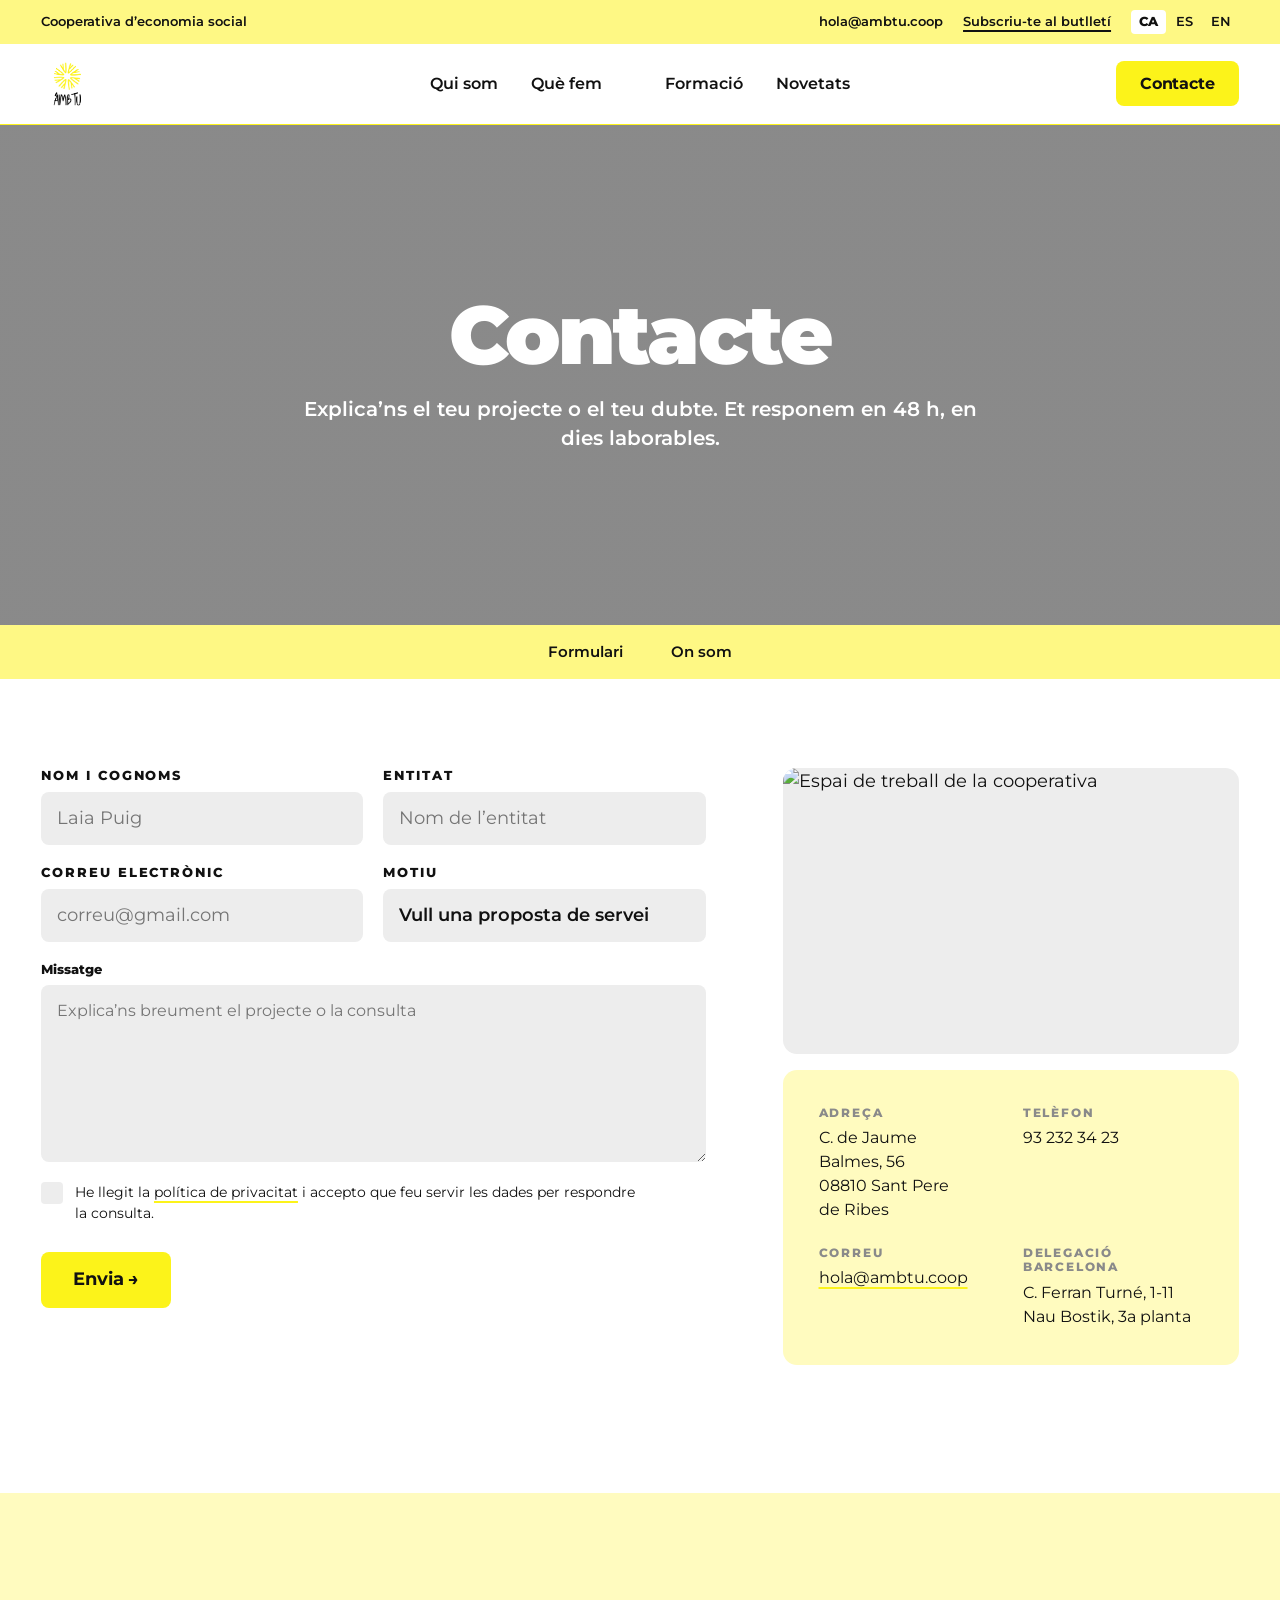
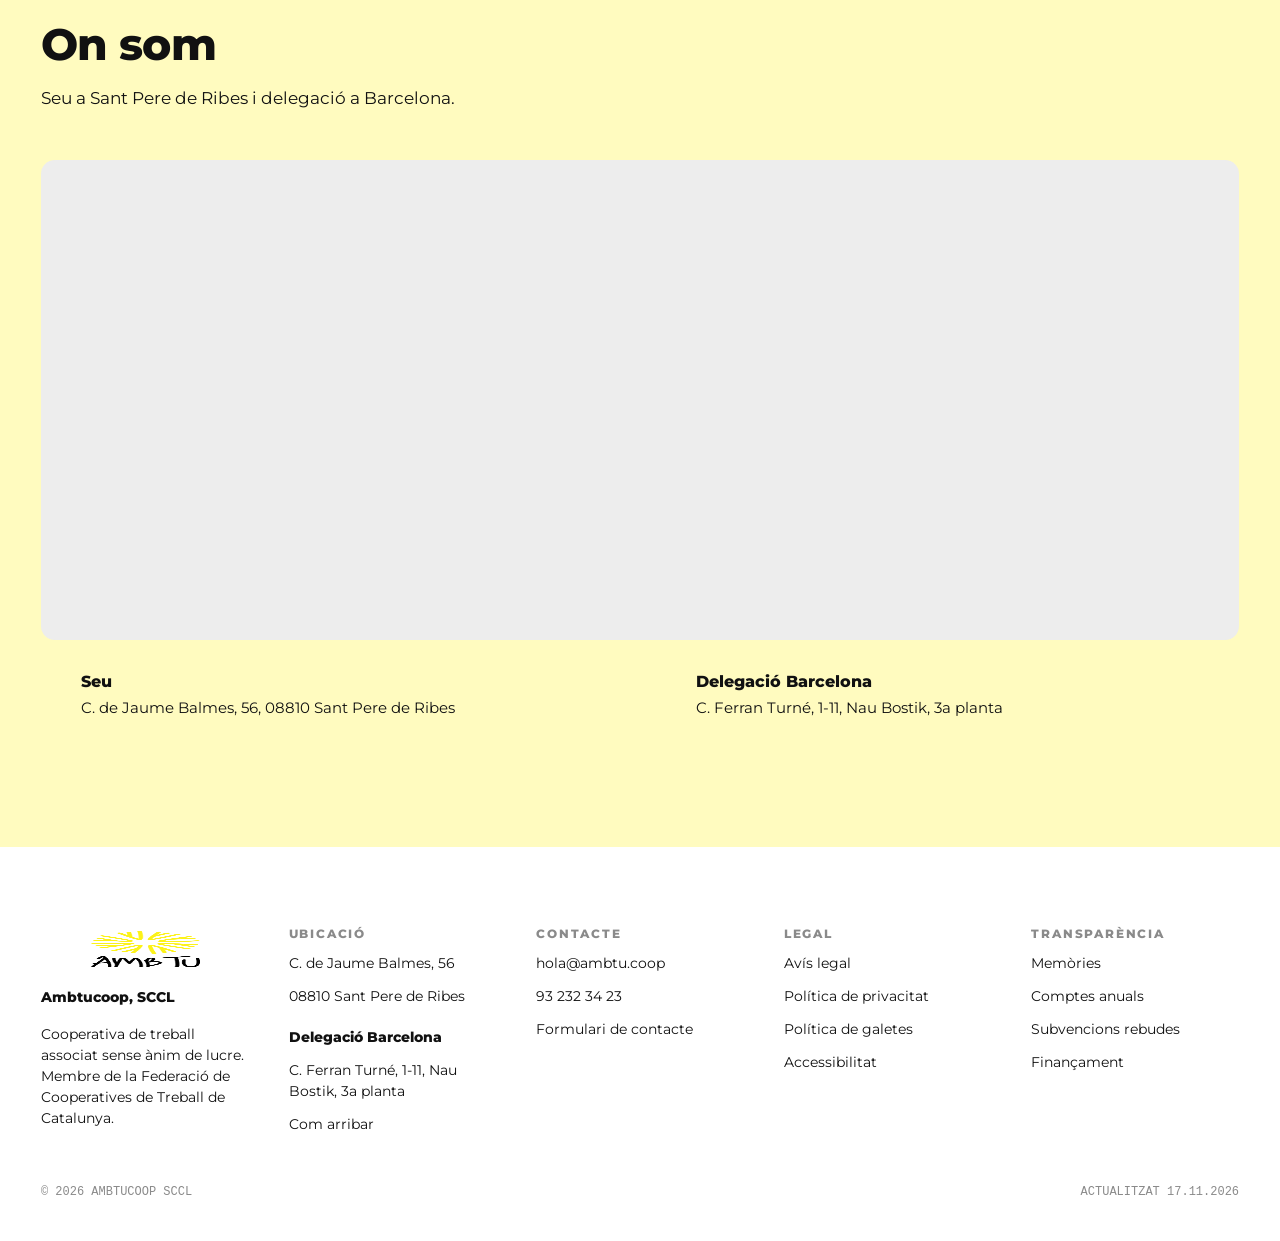
==== contacte.html @ 21285c6c "Add files via upload" ====
<!DOCTYPE html>
<html lang="ca">
<head>
<meta charset="utf-8">
<meta name="viewport" content="width=device-width, initial-scale=1">
<title>Contacte · AmbTu</title>
<link rel="icon" href="assets/logo-original.png">
<link rel="stylesheet" href="css/ambtu.css">
<style>
.scp0:hover { background: rgb(255, 251, 191) !important; }
.scp1:focus { outline: rgb(17, 17, 17) solid 2px !important; outline-offset: 3px !important; }
.scp2:hover { background: rgb(254, 248, 132) !important; }
</style>
</head>
<body>
<div id="site"><div><div style="min-height: 100vh; background: var(--white);">

  <div style="background: var(--yellow-mid);">
    <div style="max-width: 1440px; margin: 0px auto; box-sizing: border-box; padding: 10px clamp(16px, 3.2vw, 48px); display: flex; justify-content: space-between; align-items: center; gap: 12px 24px; flex-wrap: wrap; font: 600 13px/1.2 var(--font-core);">
      <span style="white-space: nowrap;">Cooperativa d’economia social</span>
      <div style="display: flex; gap: 20px; flex-wrap: wrap; align-items: center;">
        <a href="mailto:hola@ambtu.coop" style="text-decoration-color: transparent;">hola@ambtu.coop</a>
        <a href="index.html#butlleti" style="text-decoration-color: rgb(17, 17, 17); white-space: nowrap;">Subscriu-te al butlletí</a>
        <div role="group" aria-label="Idioma" style="display: flex; gap: 2px; align-items: center;">
          <a href="#" aria-current="true" style="text-decoration: none; padding: 4px 8px; border-radius: 4px; background: var(--white); font-weight: 800;">CA</a>
          <a href="#" lang="es" class="scp0" style="text-decoration: none; padding: 4px 8px; border-radius: 4px; background: transparent;">ES</a>
          <a href="#" lang="en" class="scp0" style="text-decoration: none; padding: 4px 8px; border-radius: 4px; background: transparent;">EN</a>
        </div>
      </div>
    </div>
  </div>
  <header style="position: sticky; top: 0px; z-index: 20; background: var(--white); border-bottom: 0.5px solid var(--yellow-signal);">
    <div style="max-width: 1440px; margin: 0px auto; box-sizing: border-box; padding: 14px clamp(16px, 3.2vw, 48px); display: flex; align-items: center; gap: 24px;">
      <div style="flex: 1 1 0px; display: flex;">
        <a href="index.html" aria-label="AmbTu, inici" style="display: flex; text-decoration: none; background: none;">
          <div style="display: contents;"><img src="assets/logo-original.png" alt="AmbTu" style="height: 52px; width: auto; display: block;"></div>
        </a>
      </div>
      
      <nav aria-label="Principal" style="flex: 0 0 auto; display: flex; align-items: center; gap: clamp(18px, 2.6vw, 36px); white-space: nowrap; font: 600 16px/1.2 var(--font-core);">
        <a href="qui-som.html" style="text-decoration-color: transparent;">Qui som</a>
        <div style="position: relative; display: flex; align-items: center; gap: 2px;">
          <a href="que-fem.html" style="text-decoration-color: transparent;">Què fem</a>
          <button type="button" aria-expanded="false" aria-haspopup="true" aria-label="Obre el submenú de Què fem" class="scp0 scp1" style="color-scheme: unset; forced-color-adjust: unset; math-depth: unset; position: unset; position-anchor: unset; text-size-adjust: unset; appearance: unset; color: unset; font: unset; font-palette: unset; font-synthesis: unset; position-area: unset; text-orientation: unset; text-rendering: unset; text-spacing-trim: unset; -webkit-font-smoothing: unset; -webkit-locale: unset; -webkit-text-orientation: unset; -webkit-writing-mode: unset; writing-mode: unset; zoom: unset; accent-color: unset; align-content: unset; place-self: unset; alignment-baseline: unset; anchor-name: unset; anchor-scope: unset; animation-composition: unset; animation: unset; animation-trigger: unset; app-region: unset; aspect-ratio: unset; backdrop-filter: unset; backface-visibility: unset; background: unset; background-blend-mode: unset; baseline-shift: unset; baseline-source: unset; block-size: unset; border-block: unset; border: unset; border-collapse: unset; border-end-end-radius: unset; border-end-start-radius: unset; border-inline: unset; border-shape: unset; border-start-end-radius: unset; border-start-start-radius: unset; inset: unset; box-decoration-break: unset; box-shadow: unset; box-sizing: unset; break-after: unset; break-before: unset; break-inside: unset; buffered-rendering: unset; caption-side: unset; caret-animation: unset; caret-color: unset; caret-shape: unset; clear: unset; clip: unset; clip-path: unset; clip-rule: unset; color-interpolation: unset; color-interpolation-filters: unset; color-rendering: unset; columns: unset; column-fill: unset; gap: unset; rule-break: unset; rule: unset; rule-inset: unset; rule-visibility-items: unset; column-span: unset; contain: unset; contain-intrinsic-block-size: unset; contain-intrinsic-size: unset; contain-intrinsic-inline-size: unset; container: unset; content: unset; content-visibility: unset; corner-shape: unset; corner-block-end-shape: unset; corner-block-start-shape: unset; counter-increment: unset; counter-reset: unset; counter-set: unset; cx: unset; cy: unset; d: unset; dominant-baseline: unset; dynamic-range-limit: unset; empty-cells: unset; field-sizing: unset; fill: unset; fill-opacity: unset; fill-rule: unset; filter: unset; flex: unset; flex-flow: unset; flex-line-count: unset; float: unset; flood-color: unset; flood-opacity: unset; frame-sizing: unset; grid: unset; grid-area: unset; hyphenate-character: unset; hyphenate-limit-chars: unset; hyphens: unset; image-orientation: unset; image-rendering: unset; initial-letter: unset; inline-size: unset; inset-block: unset; inset-inline: unset; interactivity: unset; interest-delay: unset; interpolate-size: unset; isolation: unset; justify-items: unset; letter-spacing: unset; lighting-color: unset; line-break: unset; list-style: unset; margin-block: unset; margin: unset; margin-inline: unset; margin-trim: unset; marker: unset; mask: unset; mask-type: unset; math-shift: unset; math-style: unset; max-block-size: unset; max-height: unset; max-inline-size: unset; max-width: unset; min-block-size: unset; min-height: unset; min-inline-size: unset; min-width: unset; mix-blend-mode: unset; object-fit: unset; object-position: unset; object-view-box: unset; offset: unset; opacity: unset; order: unset; orphans: unset; outline: unset; outline-offset: unset; overflow-anchor: unset; overflow-block: unset; overflow-clip-margin: unset; overflow-inline: unset; overflow-wrap: unset; overflow: unset; overlay: unset; overscroll-behavior-block: unset; overscroll-behavior-inline: unset; overscroll-behavior: unset; padding-block: unset; padding: unset; padding-inline: unset; page: unset; page-margin-safety: unset; page-orientation: unset; paint-order: unset; perspective: unset; perspective-origin: unset; pointer-events: unset; position-try: unset; position-visibility: unset; print-color-adjust: unset; quotes: unset; r: unset; reading-flow: unset; reading-order: unset; resize: unset; rotate: unset; ruby-align: unset; ruby-overhang: unset; ruby-position: unset; rule-overlap: unset; rx: unset; ry: unset; scale: unset; scroll-axis-lock: unset; scroll-behavior: unset; scroll-initial-target: unset; scroll-margin-block: unset; scroll-margin: unset; scroll-margin-inline: unset; scroll-marker-group: unset; scroll-padding-block: unset; scroll-padding: unset; scroll-padding-inline: unset; scroll-snap-align: unset; scroll-snap-stop: unset; scroll-snap-type: unset; scroll-target-group: unset; scroll-timeline: unset; scrollbar-color: unset; scrollbar-gutter: unset; scrollbar-width: unset; shape-image-threshold: unset; shape-margin: unset; shape-outside: unset; shape-rendering: unset; size: unset; speak: unset; stop-color: unset; stop-opacity: unset; stroke: unset; stroke-dasharray: unset; stroke-dashoffset: unset; stroke-linecap: unset; stroke-linejoin: unset; stroke-miterlimit: unset; stroke-opacity: unset; stroke-width: unset; tab-size: unset; table-layout: unset; text-align: unset; text-align-last: unset; text-anchor: unset; text-autospace: unset; text-box: unset; text-combine-upright: unset; text-decoration: unset; text-decoration-inset: unset; text-decoration-skip-ink: unset; text-emphasis: unset; text-emphasis-position: unset; text-fit: unset; text-indent: unset; text-justify: unset; text-overflow: unset; text-shadow: unset; text-transform: unset; text-underline-offset: unset; text-underline-position: unset; text-wrap: unset; timeline-scope: unset; timeline-trigger: unset; touch-action: unset; transform: unset; transform-box: unset; transform-origin: unset; transform-style: unset; transition: unset; translate: unset; trigger-scope: unset; user-select: unset; vector-effect: unset; vertical-align: unset; view-timeline: unset; view-transition-class: unset; view-transition-group: unset; view-transition-name: unset; view-transition-scope: unset; visibility: unset; border-spacing: unset; -webkit-box-align: unset; -webkit-box-decoration-break: unset; -webkit-box-direction: unset; -webkit-box-flex: unset; -webkit-box-ordinal-group: unset; -webkit-box-orient: unset; -webkit-box-pack: unset; -webkit-box-reflect: unset; -webkit-line-break: unset; -webkit-line-clamp: unset; -webkit-mask-box-image: unset; -webkit-rtl-ordering: unset; -webkit-ruby-position: unset; -webkit-tap-highlight-color: unset; -webkit-text-combine: unset; -webkit-text-decorations-in-effect: unset; -webkit-text-fill-color: unset; -webkit-text-security: unset; -webkit-text-stroke: unset; -webkit-user-drag: unset; white-space-collapse: unset; widows: unset; will-change: unset; window-drag: unset; word-break: unset; word-spacing: unset; x: unset; y: unset; z-index: unset; cursor: pointer; display: flex; align-items: center; justify-content: center; width: 28px; height: 28px; border-radius: 4px;">
            <div style="display: contents;"><span role="img" aria-label="chevron-down" data-stroke="2" style="display: inline-block; width: 16px; height: 16px; flex: 0 0 auto; background: var(--black); mask-image: url(&quot;https://unpkg.com/lucide-static@0.428.0/icons/chevron-down.svg&quot;); mask-repeat: no-repeat; mask-size: contain; mask-position: center center;"></span></div>
          </button>
          
        </div>
        <a href="formacio.html" style="text-decoration-color: transparent;">Formació</a>
        <a href="novetats.html" style="text-decoration-color: transparent;">Novetats</a>
      </nav>
      
      <div style="flex: 1 1 0px; display: flex; justify-content: flex-end; align-items: center; gap: 12px;">
        
          <div style="flex: 0 0 auto; white-space: nowrap;"><div style="display: contents;"><a href="contacte.html" style="display: inline-flex; width: auto; align-items: center; justify-content: center; gap: var(--space-2); font: 700 16px/1.1 var(--font-core); letter-spacing: -0.005em; padding: 14px 24px; border: 0px; border-radius: var(--radius-sm); box-shadow: none; background: var(--yellow-signal); color: var(--text-primary); text-decoration-line: none; text-decoration-style: initial; cursor: pointer; transition: var(--transition-ui);">Contacte</a></div></div>
        
        
      </div>
    </div>
    
  </header>

  <section data-screen-label="01 Capçalera" style="background-color: var(--grey-light); background-image: linear-gradient(rgba(17, 17, 17, 0.45), rgba(17, 17, 17, 0.45)), url(&quot;https://images.unsplash.com/photo-1497366216548-37526070297c?auto=format&amp;fit=crop&amp;w=2000&amp;q=75&quot;); background-position: center center; background-size: cover; background-repeat: no-repeat;">
    <div style="max-width: 1440px; margin: 0px auto; box-sizing: border-box; padding: clamp(96px, 12vw, 168px) clamp(16px, 3.2vw, 48px); min-height: clamp(320px, 40vw, 500px); display: flex; flex-direction: column; align-items: center; justify-content: center; text-align: center; gap: 20px;">
      <h1 style="margin: 0px; color: rgb(255, 255, 255); font: 900 clamp(48px, 6.4vw, 88px)/0.95 var(--font-core); letter-spacing: -0.035em; text-wrap: balance;">Contacte</h1>
      <p style="margin: 0px; max-width: 52ch; color: rgb(255, 255, 255); font: 600 clamp(17px, 1.6vw, 20px)/1.45 var(--font-core); text-wrap: pretty;">Explica’ns el teu projecte o el teu dubte. Et responem en 48 h, en dies laborables.</p>
    </div>
  </section>
  <nav aria-label="En aquesta pàgina" style="background: var(--yellow-mid);">
    <div style="max-width: 1440px; margin: 0px auto; box-sizing: border-box; padding: 0px clamp(16px, 3.2vw, 48px); display: flex; justify-content: center; flex-wrap: wrap; gap: 4px clamp(8px, 2vw, 24px);">
      <a href="#formulari" class="scp0" style="text-decoration: none; padding: 18px 12px; font: 600 15px/1.2 var(--font-core); background: transparent;">Formulari</a>
      <a href="#ubicacio" class="scp0" style="text-decoration: none; padding: 18px 12px; font: 600 15px/1.2 var(--font-core); background: transparent;">On som</a>
    </div>
  </nav>
  <section id="formulari" data-screen-label="02 Formulari" style="background: var(--white);">
    <div style="max-width: 1440px; margin: 0px auto; box-sizing: border-box; padding: clamp(64px, 7vw, 96px) clamp(16px, 3.2vw, 48px) clamp(88px, 10vw, 144px); display: flex; flex-wrap: wrap; gap: clamp(40px, 6vw, 96px); align-items: flex-start;">
      <div style="flex: 3 1 460px; min-width: 0px;">
        
          <form style="display: flex; flex-direction: column; gap: 20px;">
            <div style="display: flex; gap: 20px; flex-wrap: wrap;">
              <div style="flex: 1 1 220px; min-width: 0px;"><div style="display: contents;"><div style="display: flex; flex-direction: column; gap: var(--space-2);"><label for=":r0:" style="font: var(--weight-heading) var(--size-label)/1.2 var(--font-core); text-transform: uppercase; letter-spacing: var(--track-label);">Nom i cognoms</label><input id=":r0:" type="text" placeholder="Laia Puig" value="" style="width: 100%; padding: 14px 16px; border: 0px; border-radius: var(--radius-sm); outline-offset: 2px; background: var(--grey-light); color: var(--text-primary); font: var(--weight-body) var(--size-body)/1.4 var(--font-core); resize: vertical;"></div></div></div>
              <div style="flex: 1 1 220px; min-width: 0px;"><div style="display: contents;"><div style="display: flex; flex-direction: column; gap: var(--space-2);"><label for=":r1:" style="font: var(--weight-heading) var(--size-label)/1.2 var(--font-core); text-transform: uppercase; letter-spacing: var(--track-label);">Entitat</label><input id=":r1:" type="text" placeholder="Nom de l’entitat" value="" style="width: 100%; padding: 14px 16px; border: 0px; border-radius: var(--radius-sm); outline-offset: 2px; background: var(--grey-light); color: var(--text-primary); font: var(--weight-body) var(--size-body)/1.4 var(--font-core); resize: vertical;"></div></div></div>
            </div>
            <div style="display: flex; gap: 20px; flex-wrap: wrap;">
              <div style="flex: 1 1 220px; min-width: 0px;"><div style="display: contents;"><div style="display: flex; flex-direction: column; gap: var(--space-2);"><label for=":r2:" style="font: var(--weight-heading) var(--size-label)/1.2 var(--font-core); text-transform: uppercase; letter-spacing: var(--track-label);">Correu electrònic</label><input id=":r2:" type="email" placeholder="correu@gmail.com" value="" style="width: 100%; padding: 14px 16px; border: 0px; border-radius: var(--radius-sm); outline-offset: 2px; background: var(--grey-light); color: var(--text-primary); font: var(--weight-body) var(--size-body)/1.4 var(--font-core); resize: vertical;"></div></div></div>
              <div style="flex: 1 1 220px; min-width: 0px;"><div style="display: contents;"><div style="display: flex; flex-direction: column; gap: var(--space-2);"><label for=":r3:" style="font: var(--weight-heading) var(--size-label)/1.2 var(--font-core); text-transform: uppercase; letter-spacing: var(--track-label);">Motiu</label><div style="position: relative;"><select id=":r3:" style="width: 100%; appearance: none; padding: 14px 48px 14px 16px; border: 0px; border-radius: var(--radius-sm); background: var(--grey-light); font: var(--weight-subhead) var(--size-body)/1.4 var(--font-core); color: var(--text-primary);"><option value="Vull una proposta de servei">Vull una proposta de servei</option><option value="Assessoraments i formació">Assessoraments i formació</option><option value="Projectes propis">Projectes propis</option><option value="Premsa">Premsa</option><option value="Altres">Altres</option></select><span aria-hidden="true" style="position: absolute; top: 0px; right: 16px; height: 100%; display: flex; align-items: center; pointer-events: none;"><span role="img" aria-label="chevron-down" data-stroke="2" style="display: inline-block; width: 18px; height: 18px; flex: 0 0 auto; background: var(--black); mask-image: url(&quot;https://unpkg.com/lucide-static@0.428.0/icons/chevron-down.svg&quot;); mask-repeat: no-repeat; mask-size: contain; mask-position: center center;"></span></span></div></div></div></div>
            </div>
            <label style="display: flex; flex-direction: column; gap: 8px;">
              <span style="font: 800 13px/1.2 var(--font-core);">Missatge</span>
              <textarea rows="6" placeholder="Explica’ns breument el projecte o la consulta" class="scp1" style="font: 400 16px/1.55 var(--font-core); color: rgb(17, 17, 17); background: rgb(237, 237, 237); border-width: medium; border-style: none; border-color: currentcolor; border-image: none; border-radius: 8px; padding: 14px 16px; resize: vertical; outline: none;"></textarea>
              
            </label>
            <button type="button" aria-pressed="false" class="scp1" style="color-scheme: unset; forced-color-adjust: unset; math-depth: unset; position: unset; position-anchor: unset; text-size-adjust: unset; appearance: unset; color: unset; font-palette: unset; font-synthesis: unset; position-area: unset; text-orientation: unset; text-rendering: unset; text-spacing-trim: unset; -webkit-font-smoothing: unset; -webkit-locale: unset; -webkit-text-orientation: unset; -webkit-writing-mode: unset; writing-mode: unset; zoom: unset; accent-color: unset; place-content: unset; place-self: unset; alignment-baseline: unset; anchor-name: unset; anchor-scope: unset; animation-composition: unset; animation: unset; animation-trigger: unset; app-region: unset; aspect-ratio: unset; backdrop-filter: unset; backface-visibility: unset; background: unset; background-blend-mode: unset; baseline-shift: unset; baseline-source: unset; block-size: unset; border-block: unset; border: unset; border-radius: unset; border-collapse: unset; border-end-end-radius: unset; border-end-start-radius: unset; border-inline: unset; border-shape: unset; border-start-end-radius: unset; border-start-start-radius: unset; inset: unset; box-decoration-break: unset; box-shadow: unset; box-sizing: unset; break-after: unset; break-before: unset; break-inside: unset; buffered-rendering: unset; caption-side: unset; caret-animation: unset; caret-color: unset; caret-shape: unset; clear: unset; clip: unset; clip-path: unset; clip-rule: unset; color-interpolation: unset; color-interpolation-filters: unset; color-rendering: unset; columns: unset; column-fill: unset; rule-break: unset; rule: unset; rule-inset: unset; rule-visibility-items: unset; column-span: unset; contain: unset; contain-intrinsic-block-size: unset; contain-intrinsic-size: unset; contain-intrinsic-inline-size: unset; container: unset; content: unset; content-visibility: unset; corner-shape: unset; corner-block-end-shape: unset; corner-block-start-shape: unset; counter-increment: unset; counter-reset: unset; counter-set: unset; cx: unset; cy: unset; d: unset; dominant-baseline: unset; dynamic-range-limit: unset; empty-cells: unset; field-sizing: unset; fill: unset; fill-opacity: unset; fill-rule: unset; filter: unset; flex: unset; flex-flow: unset; flex-line-count: unset; float: unset; flood-color: unset; flood-opacity: unset; frame-sizing: unset; grid: unset; grid-area: unset; height: unset; hyphenate-character: unset; hyphenate-limit-chars: unset; hyphens: unset; image-orientation: unset; image-rendering: unset; initial-letter: unset; inline-size: unset; inset-block: unset; inset-inline: unset; interactivity: unset; interest-delay: unset; interpolate-size: unset; isolation: unset; justify-items: unset; letter-spacing: unset; lighting-color: unset; line-break: unset; list-style: unset; margin-block: unset; margin: unset; margin-inline: unset; margin-trim: unset; marker: unset; mask: unset; mask-type: unset; math-shift: unset; math-style: unset; max-block-size: unset; max-height: unset; max-inline-size: unset; max-width: unset; min-block-size: unset; min-height: unset; min-inline-size: unset; min-width: unset; mix-blend-mode: unset; object-fit: unset; object-position: unset; object-view-box: unset; offset: unset; opacity: unset; order: unset; orphans: unset; outline: unset; outline-offset: unset; overflow-anchor: unset; overflow-block: unset; overflow-clip-margin: unset; overflow-inline: unset; overflow-wrap: unset; overflow: unset; overlay: unset; overscroll-behavior-block: unset; overscroll-behavior-inline: unset; overscroll-behavior: unset; padding-block: unset; padding: unset; padding-inline: unset; page: unset; page-margin-safety: unset; page-orientation: unset; paint-order: unset; perspective: unset; perspective-origin: unset; pointer-events: unset; position-try: unset; position-visibility: unset; print-color-adjust: unset; quotes: unset; r: unset; reading-flow: unset; reading-order: unset; resize: unset; rotate: unset; ruby-align: unset; ruby-overhang: unset; ruby-position: unset; rule-overlap: unset; rx: unset; ry: unset; scale: unset; scroll-axis-lock: unset; scroll-behavior: unset; scroll-initial-target: unset; scroll-margin-block: unset; scroll-margin: unset; scroll-margin-inline: unset; scroll-marker-group: unset; scroll-padding-block: unset; scroll-padding: unset; scroll-padding-inline: unset; scroll-snap-align: unset; scroll-snap-stop: unset; scroll-snap-type: unset; scroll-target-group: unset; scroll-timeline: unset; scrollbar-color: unset; scrollbar-gutter: unset; scrollbar-width: unset; shape-image-threshold: unset; shape-margin: unset; shape-outside: unset; shape-rendering: unset; size: unset; speak: unset; stop-color: unset; stop-opacity: unset; stroke: unset; stroke-dasharray: unset; stroke-dashoffset: unset; stroke-linecap: unset; stroke-linejoin: unset; stroke-miterlimit: unset; stroke-opacity: unset; stroke-width: unset; tab-size: unset; table-layout: unset; text-align: unset; text-align-last: unset; text-anchor: unset; text-autospace: unset; text-box: unset; text-combine-upright: unset; text-decoration: unset; text-decoration-inset: unset; text-decoration-skip-ink: unset; text-emphasis: unset; text-emphasis-position: unset; text-fit: unset; text-indent: unset; text-justify: unset; text-overflow: unset; text-shadow: unset; text-transform: unset; text-underline-offset: unset; text-underline-position: unset; text-wrap: unset; timeline-scope: unset; timeline-trigger: unset; touch-action: unset; transform: unset; transform-box: unset; transform-origin: unset; transform-style: unset; transition: unset; translate: unset; trigger-scope: unset; user-select: unset; vector-effect: unset; vertical-align: unset; view-timeline: unset; view-transition-class: unset; view-transition-group: unset; view-transition-name: unset; view-transition-scope: unset; visibility: unset; border-spacing: unset; -webkit-box-align: unset; -webkit-box-decoration-break: unset; -webkit-box-direction: unset; -webkit-box-flex: unset; -webkit-box-ordinal-group: unset; -webkit-box-orient: unset; -webkit-box-pack: unset; -webkit-box-reflect: unset; -webkit-line-break: unset; -webkit-line-clamp: unset; -webkit-mask-box-image: unset; -webkit-rtl-ordering: unset; -webkit-ruby-position: unset; -webkit-tap-highlight-color: unset; -webkit-text-combine: unset; -webkit-text-decorations-in-effect: unset; -webkit-text-fill-color: unset; -webkit-text-security: unset; -webkit-text-stroke: unset; -webkit-user-drag: unset; white-space-collapse: unset; widows: unset; width: unset; will-change: unset; window-drag: unset; word-break: unset; word-spacing: unset; x: unset; y: unset; z-index: unset; cursor: pointer; display: flex; gap: 12px; align-items: flex-start; font: 400 14px/1.5 var(--font-core);">
              <span style="flex: 0 0 auto; width: 22px; height: 22px; border-radius: 4px; background: rgb(237, 237, 237); display: flex; align-items: center; justify-content: center;">
                
              </span>
              <span>He llegit la <a href="#">política de privacitat</a> i accepto que feu servir les dades per respondre la consulta.</span>
            </button>
            
            <div style="margin-top: 8px;"><div style="flex: 0 0 auto; white-space: nowrap;"><div style="display: contents;"><button type="submit" style="display: inline-flex; width: auto; align-items: center; justify-content: center; gap: var(--space-2); font: 700 18px/1.1 var(--font-core); letter-spacing: -0.005em; padding: 18px 32px; border: 0px; border-radius: var(--radius-sm); box-shadow: none; background: var(--yellow-signal); color: var(--text-primary); text-decoration-line: none; text-decoration-style: initial; cursor: pointer; transition: var(--transition-ui);">Envia →</button></div></div></div>
          </form>
        
        
      </div>
      <aside style="flex: 2 1 320px; min-width: 0px; display: flex; flex-direction: column; gap: 16px;">
        <img src="https://images.unsplash.com/photo-1497366216548-37526070297c?auto=format&amp;fit=crop&amp;w=1200&amp;q=75" alt="Espai de treball de la cooperativa" style="width: 100%; aspect-ratio: 16 / 10; object-fit: cover; border-radius: 14px; display: block; background: var(--grey-light);">
        <dl style="margin: 0px; background: var(--yellow-pale); border-radius: 14px; padding: clamp(24px, 3vw, 36px); display: grid; grid-template-columns: repeat(auto-fit, minmax(160px, 1fr)); gap: 24px;">
          <div style="display: flex; flex-direction: column; gap: 6px;"><dt style="font: 800 12px/1.2 var(--font-core); letter-spacing: 0.15em; text-transform: uppercase; color: var(--grey-mid);">Adreça</dt><dd style="margin: 0px; font: 400 16px/1.5 var(--font-core);">C. de Jaume Balmes, 56<br>08810 Sant Pere de Ribes</dd></div>
          <div style="display: flex; flex-direction: column; gap: 6px;"><dt style="font: 800 12px/1.2 var(--font-core); letter-spacing: 0.15em; text-transform: uppercase; color: var(--grey-mid);">Telèfon</dt><dd style="margin: 0px; font: 400 16px/1.5 var(--font-core);">93 232 34 23</dd></div>
          <div style="display: flex; flex-direction: column; gap: 6px;"><dt style="font: 800 12px/1.2 var(--font-core); letter-spacing: 0.15em; text-transform: uppercase; color: var(--grey-mid);">Correu</dt><dd style="margin: 0px; font: 400 16px/1.5 var(--font-core);"><a href="mailto:hola@ambtu.coop">hola@ambtu.coop</a></dd></div>
          <div style="display: flex; flex-direction: column; gap: 6px;"><dt style="font: 800 12px/1.2 var(--font-core); letter-spacing: 0.15em; text-transform: uppercase; color: var(--grey-mid);">Delegació Barcelona</dt><dd style="margin: 0px; font: 400 16px/1.5 var(--font-core);">C. Ferran Turné, 1-11<br>Nau Bostik, 3a planta</dd></div>
        </dl>
      </aside>
    </div>
  </section>

  <section id="ubicacio" data-screen-label="03 Ubicació" style="background: var(--yellow-pale);">
    <div style="max-width: 1440px; margin: 0px auto; box-sizing: border-box; padding: clamp(88px, 10vw, 144px) clamp(16px, 3.2vw, 48px);">
      <div style="display: flex; justify-content: space-between; align-items: flex-end; gap: 32px; flex-wrap: wrap;">
        <div style="display: flex; flex-direction: column; gap: 16px; max-width: 620px;">
          <h2 style="margin: 0px; font: 800 clamp(30px, 3.4vw, 44px)/1.1 var(--font-core); letter-spacing: -0.02em; text-wrap: balance;">On som</h2>
          <p style="margin: 0px; font: 400 17px/1.6 var(--font-core); text-wrap: pretty;">Seu a Sant Pere de Ribes i delegació a Barcelona.</p>
        </div>
        
      </div>
      <div style="margin-top: 48px; border-radius: 14px; overflow: hidden; background: var(--grey-light);">
        <iframe title="Mapa de la seu d’AmbTu a Sant Pere de Ribes" src="https://www.openstreetmap.org/export/embed.html?bbox=1.7560%2C41.2560%2C1.7760%2C41.2680&amp;layer=mapnik&amp;marker=41.2620%2C1.7660" loading="lazy" style="display: block; width: 100%; height: clamp(320px, 40vw, 480px); border: 0px;"></iframe>
      </div>
      <ul style="list-style: none; margin: 32px 0px 0px; padding: 0px; display: grid; grid-template-columns: repeat(auto-fit, minmax(min(100%, 260px), 1fr)); gap: 32px;">
        <li style="display: flex; gap: 16px; align-items: flex-start;"><div style="display: contents;"><span role="img" aria-label="map-pin" data-stroke="2" style="display: inline-block; width: 24px; height: 24px; flex: 0 0 auto; background: var(--black); mask-image: url(&quot;https://unpkg.com/lucide-static@0.428.0/icons/map-pin.svg&quot;); mask-repeat: no-repeat; mask-size: contain; mask-position: center center;"></span></div><span style="display: flex; flex-direction: column; gap: 4px;"><strong style="font: 800 16px/1.3 var(--font-core);">Seu</strong><span style="font: 400 15px/1.5 var(--font-core);">C. de Jaume Balmes, 56, 08810 Sant Pere de Ribes</span></span></li>
        <li style="display: flex; gap: 16px; align-items: flex-start;"><div style="display: contents;"><span role="img" aria-label="map-pin" data-stroke="2" style="display: inline-block; width: 24px; height: 24px; flex: 0 0 auto; background: var(--black); mask-image: url(&quot;https://unpkg.com/lucide-static@0.428.0/icons/map-pin.svg&quot;); mask-repeat: no-repeat; mask-size: contain; mask-position: center center;"></span></div><span style="display: flex; flex-direction: column; gap: 4px;"><strong style="font: 800 16px/1.3 var(--font-core);">Delegació Barcelona</strong><span style="font: 400 15px/1.5 var(--font-core);">C. Ferran Turné, 1-11, Nau Bostik, 3a planta</span></span></li>
      </ul>
    </div>
  </section>
  <footer style="background: var(--white);">
    <div style="max-width: 1440px; margin: 0px auto; box-sizing: border-box; padding: 80px clamp(16px, 3.2vw, 48px) 48px; display: grid; grid-template-columns: repeat(auto-fit, minmax(min(100%, 190px), 1fr)); gap: 40px;">
        <div style="display: flex; flex-direction: column; gap: 16px; font: 400 14px/1.5 var(--font-core);">
          <div style="display: contents;"><img src="assets/logo-original.png" alt="AmbTu" style="height: 44px; width: auto; display: block;"></div>
          <span style="font-weight: 800;">Ambtucoop, SCCL</span>
          <span>Cooperativa de treball associat sense ànim de lucre. Membre de la Federació de Cooperatives de Treball de Catalunya.</span>
        </div>
        <div style="display: flex; flex-direction: column; gap: 12px; font: 400 14px/1.5 var(--font-core);">
          <span style="font: 800 12px/1.2 var(--font-core); letter-spacing: 0.15em; text-transform: uppercase; color: var(--grey-mid);">Ubicació</span>
          <span>C. de Jaume Balmes, 56</span>
          <span>08810 Sant Pere de Ribes</span>
          <span style="margin-top: 8px; font-weight: 800;">Delegació Barcelona</span>
          <span>C. Ferran Turné, 1-11, Nau Bostik, 3a planta</span>
          <a href="contacte.html#ubicacio" style="text-decoration-color: transparent; align-self: flex-start;">Com arribar</a>
        </div>
        <div style="display: flex; flex-direction: column; gap: 12px; font: 400 14px/1.5 var(--font-core);">
          <span style="font: 800 12px/1.2 var(--font-core); letter-spacing: 0.15em; text-transform: uppercase; color: var(--grey-mid);">Contacte</span>
          <a href="mailto:hola@ambtu.coop" style="text-decoration-color: transparent; align-self: flex-start;">hola@ambtu.coop</a>
          <span>93 232 34 23</span>
          <a href="contacte.html" style="text-decoration-color: transparent; align-self: flex-start;">Formulari de contacte</a>
        </div>
        <div style="display: flex; flex-direction: column; gap: 12px; font: 400 14px/1.5 var(--font-core);">
          <span style="font: 800 12px/1.2 var(--font-core); letter-spacing: 0.15em; text-transform: uppercase; color: var(--grey-mid);">Legal</span>
          <a href="#" style="text-decoration-color: transparent; align-self: flex-start;">Avís legal</a>
          <a href="#" style="text-decoration-color: transparent; align-self: flex-start;">Política de privacitat</a>
          <a href="#" style="text-decoration-color: transparent; align-self: flex-start;">Política de galetes</a>
          <a href="#" style="text-decoration-color: transparent; align-self: flex-start;">Accessibilitat</a>
        </div>
        <div style="display: flex; flex-direction: column; gap: 12px; font: 400 14px/1.5 var(--font-core);">
          <span style="font: 800 12px/1.2 var(--font-core); letter-spacing: 0.15em; text-transform: uppercase; color: var(--grey-mid);">Transparència</span>
          <a href="qui-som.html#memories" style="text-decoration-color: transparent; align-self: flex-start;">Memòries</a>
          <a href="#" style="text-decoration-color: transparent; align-self: flex-start;">Comptes anuals</a>
          <a href="#" style="text-decoration-color: transparent; align-self: flex-start;">Subvencions rebudes</a>
          <a href="qui-som.html#financament" style="text-decoration-color: transparent; align-self: flex-start;">Finançament</a>
        </div>
    </div>
    <div style="max-width: 1440px; margin: 0px auto; box-sizing: border-box; padding: 0px clamp(16px, 3.2vw, 48px) 40px; display: flex; justify-content: space-between; gap: 24px; flex-wrap: wrap;">
      <span style="font: 400 12px/1.5 var(--font-mono, monospace); color: var(--grey-mid);">© 2026 AMBTUCOOP SCCL</span>
      <span style="font: 400 12px/1.5 var(--font-mono, monospace); color: var(--grey-mid);">ACTUALITZAT 17.11.2026</span>
    </div>
  </footer></div></div></div>
<script src="js/main.js"></script>
</body>
</html>
---- css/ambtu.css ----
/* Montserrat — família principal i pràcticament única. Servida des de Google Fonts
   (no s'han facilitat binaris de la marca; vegeu readme.md → Tipografia). */
@import url("https://fonts.googleapis.com/css2?family=Montserrat:wght@400;600;800;900&display=swap");

/* Paleta AmbTu — tancada. No s'inventen tons intermedis. */
:root{
--white:#FFFFFF;
--yellow-pale:#FFFBBF;
--yellow-mid:#FEF884;
--yellow-signal:#FCF31A;
--grey-light:#EDEDED;
--grey-mid:#8A8A8A;
--black:#111111;

/* Superfícies — els fons clars dominen sempre (≈45% blanc, 25% groc pàl·lid). */
--surface-page:var(--white);
--surface-alt:var(--yellow-pale);
--surface-soft:var(--grey-light);
--surface-accent:var(--yellow-mid);
--surface-accent-strong:var(--yellow-signal);
--surface-inverse:var(--black); /* excepció deliberada: portada, tancament o dada única */

/* Text — el groc mai és color de text. Sobre groc, sempre negre. */
--text-primary:var(--black);
--text-secondary:var(--grey-mid);
--text-on-accent:var(--black);
--text-inverse:var(--white);

/* Línies i traços */
--line:var(--black);
--line-soft:var(--grey-light);

/* Dades: tres nivells de groc sobre blanc o gris clar */
--data-1:var(--yellow-signal);
--data-2:var(--yellow-mid);
--data-3:var(--yellow-pale);
--data-axis:var(--black);
--data-meta:var(--grey-mid);
}

:root{
--font-core:"Montserrat",system-ui,sans-serif;
/* Registre secundari, només per a codi, unitats, dates tècniques o marques de temps. */
--font-mono:ui-monospace,SFMono-Regular,Menlo,Consolas,monospace;

--weight-body:400;
--weight-subhead:600;
--weight-heading:800;
--weight-display:900;

--track-display:-0.035em;
--track-heading:-0.02em;
--track-subhead:0em;
--track-body:0em;
--track-label:0.15em;
--track-number:-0.05em;

--lh-display:0.95; /* @kind font */
--lh-heading:1.1; /* @kind font */
--lh-subhead:1.3; /* @kind font */
--lh-body:1.55; /* @kind font */

/* Proporció: màx. 3–4 nivells per peça; salt entre nivells consecutius 1,4–2,2×. */

/* WEB (pantalla d'ordinador) */
--size-display-1:72px;
--size-display-2:56px;
--size-heading-1:44px;
--size-heading-2:28px;
--size-subhead:22px;
--size-body:18px;
--size-small:15px;
--size-label:13px;
--size-mono:13px;
--size-number:88px;

/* SOCIAL 1080×1080 (es llegeix al mòbil a ~360px: tot es veu a 1/3) */
--social-title:104px;
--social-heading:72px;
--social-lead:56px;
--social-body:40px;
--social-label:34px;   /* mínim absolut */
--social-number:240px;
--social-logo:110px;

/* STORY 1080×1920 */
--story-title:112px;
--story-body:44px;
--story-label:36px;
--story-logo:120px;

/* PRESENTACIÓ 1920×1080 */
--slide-title:96px;
--slide-heading:60px;
--slide-body:32px;
--slide-label:24px;
--slide-number:240px;

/* IMPRÈS A4 */
--print-title:40pt; /* @kind font */
--print-heading:20pt; /* @kind font */
--print-lead:14pt; /* @kind font */
--print-body:11pt; /* @kind font */
--print-label:9pt; /* @kind font */

--measure-body:62ch;

--text-display:var(--weight-display) var(--size-display-1)/var(--lh-display) var(--font-core);
--text-heading:var(--weight-heading) var(--size-heading-1)/var(--lh-heading) var(--font-core);
--text-subhead:var(--weight-subhead) var(--size-subhead)/var(--lh-subhead) var(--font-core);
--text-body-font:var(--weight-body) var(--size-body)/var(--lh-body) var(--font-core);
}

:root{
--space-1:4px;
--space-2:8px;
--space-3:12px;
--space-4:16px;
--space-5:24px;
--space-6:32px;
--space-7:48px;
--space-8:64px;
--space-9:96px;
--space-10:128px;
--space-11:180px;

/* Marges amplis: el buit forma part de la identitat. */
--margin-page:var(--space-9);
--margin-page-compact:var(--space-6);
--margin-social:88px;      /* llenç 1080 */
--margin-story:96px;       /* llenç 1080×1920 */
--story-safe-top:280px;    /* zona lliure d'interfície d'Instagram */
--story-safe-bottom:400px;

--band-y:var(--space-10);  /* padding vertical de franja web */
--container:1200px;
--container-narrow:760px;
--gutter:var(--space-6);
--grid-columns:12; /* @kind other */
}

:root{
/* Arrodoniment lleu: proper, mai pastilla. */
--radius-xs:4px;   /* badges, caselles, ressaltats */
--radius-sm:8px;   /* botons, camps, tags */
--radius:14px;     /* blocs, tarjetes, diàlegs */
--radius-lg:24px;  /* blocs grans en llenç social 1080 */
--radius-pill:0;   /* no s'utilitzen pastilles */

/* Gairebé mai delineat. Separar amb espai i canvi de fons.
   Línia fina només en taules, eixos de gràfic i regles tipogràfiques puntuals. Mai contorns de blocs, botons ni camps. */
--stroke:1px;
--stroke-thick:2px;
--stroke-hair:1px;
--border:var(--stroke) solid var(--line);
--border-thick:var(--stroke-thick) solid var(--line);
--border-soft:var(--stroke) solid var(--line-soft);
--rule:var(--stroke) solid var(--line);

--shadow:none;

--focus-ring:2px solid var(--black);
--focus-offset:3px;
}

:root{
--dur-fast:160ms; /* @kind other */
--dur:240ms; /* @kind other */
--dur-slow:400ms; /* @kind other */
/* Transicions suaus i fluides, sense rebot. */
--ease:cubic-bezier(0.25,0.8,0.25,1); /* @kind other */
--ease-in-out:cubic-bezier(0.4,0,0.2,1); /* @kind other */
--transition-ui:background-color var(--dur-fast) var(--ease),color var(--dur-fast) var(--ease),border-color var(--dur-fast) var(--ease),transform var(--dur-fast) var(--ease);
}

*,*::before,*::after{box-sizing:border-box}
body{margin:0;background:var(--surface-page);color:var(--text-primary);font:var(--text-body-font);letter-spacing:var(--track-body);-webkit-font-smoothing:antialiased;text-wrap:pretty}
h1,h2,h3,h4,p,figure,blockquote{margin:0}
h1{font-weight:var(--weight-display);font-size:var(--size-display-1);line-height:var(--lh-display);letter-spacing:var(--track-display)}
h2{font-weight:var(--weight-heading);font-size:var(--size-heading-1);line-height:var(--lh-heading);letter-spacing:var(--track-heading)}
h3{font-weight:var(--weight-heading);font-size:var(--size-heading-2);line-height:var(--lh-heading);letter-spacing:var(--track-heading)}
p{max-width:var(--measure-body)}
a{color:var(--text-primary);text-decoration:underline;text-decoration-thickness:2px;text-decoration-color:var(--yellow-signal);text-underline-offset:4px;transition:var(--transition-ui)}
a:hover{color:var(--text-primary);background:var(--yellow-signal);text-decoration-color:var(--black)}
a:focus-visible,button:focus-visible,input:focus-visible,select:focus-visible,textarea:focus-visible{outline:var(--focus-ring);outline-offset:var(--focus-offset)}
hr{border:0;border-top:var(--rule);margin:var(--space-6) 0}
code,kbd,samp{font-family:var(--font-mono);font-size:var(--size-mono);color:var(--text-secondary)}
::selection{background:var(--yellow-signal);color:var(--black)}


/* --- Pàgina --- */
html { scroll-behavior: smooth; scroll-padding-top: 120px; }
body { margin: 0; background: #FFFFFF; color: #111111; font-family: Montserrat, sans-serif; -webkit-font-smoothing: antialiased; }
a { color: #111111; text-decoration: underline; text-decoration-color: #FCF31A; text-decoration-thickness: 2px; text-underline-offset: 4px; transition: background 160ms cubic-bezier(0.25,0.8,0.25,1); }
a:hover { background: #FCF31A; text-decoration-color: #111111; }
.js-hidden { display: none !important; }
.js-burger { display: none !important; }
.js-hint { transition: opacity 240ms cubic-bezier(0.25,0.8,0.25,1); }
.js-card:hover .js-hint, .js-card[aria-expanded="true"] .js-hint { opacity: 1 !important; }
@media (max-width: 899px) {
  .js-nav, .js-cta { display: none !important; }
  .js-burger { display: flex !important; }
}
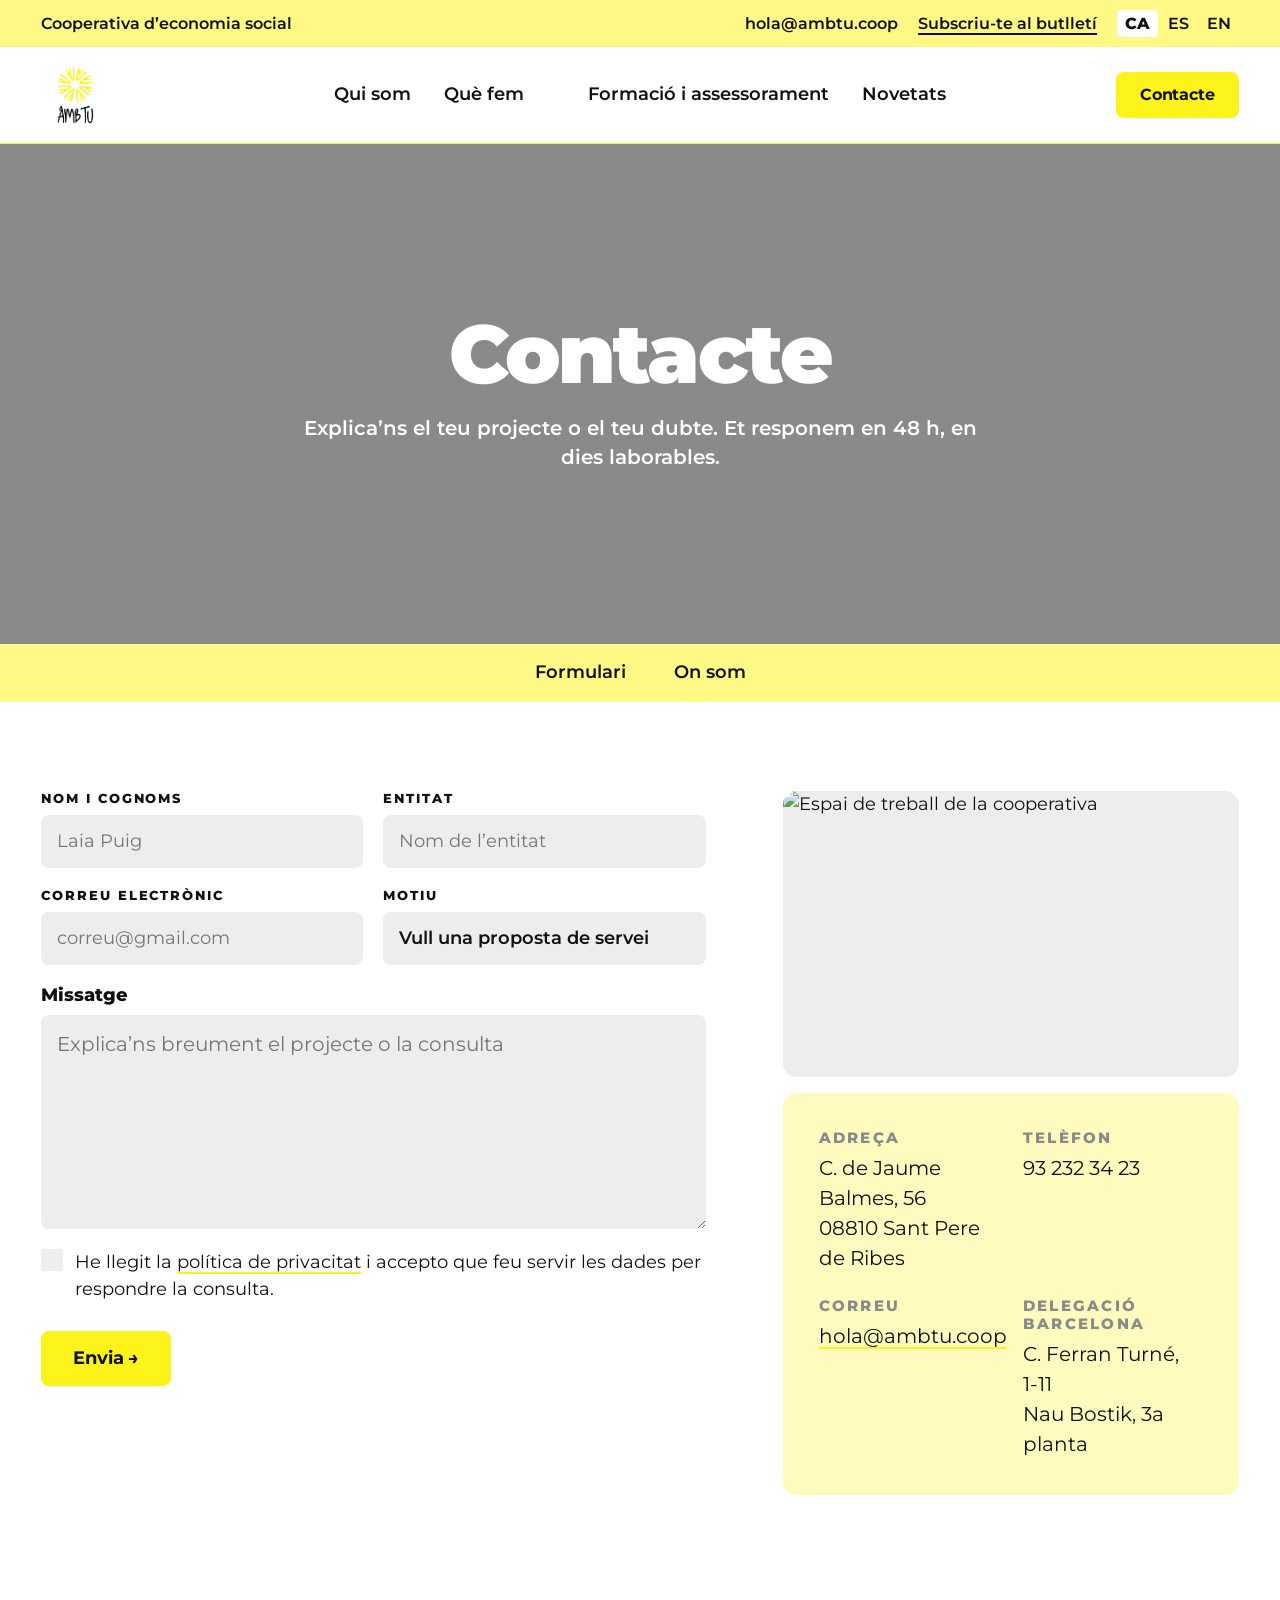
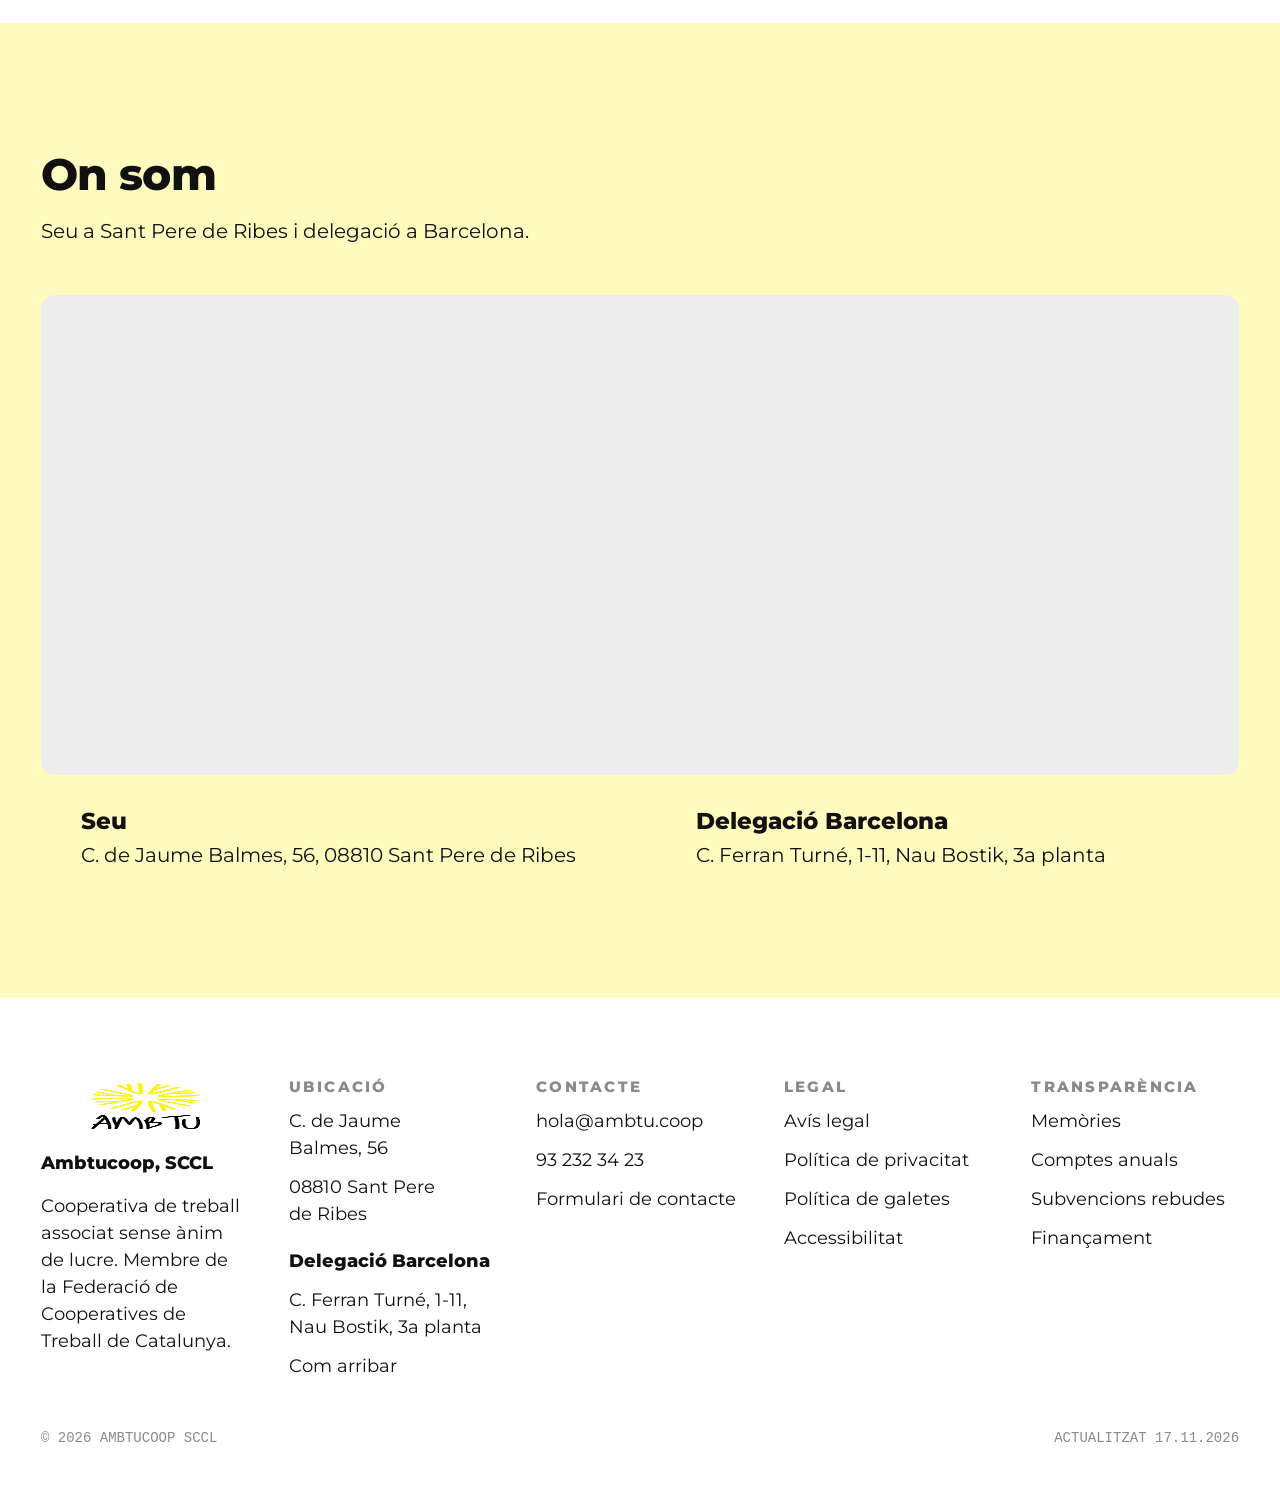
==== commit 5e090075: "Add files via upload" ====
--- a/contacte.html
+++ b/contacte.html
@@ -4,27 +4,21 @@
 <meta charset="utf-8">
 <meta name="viewport" content="width=device-width, initial-scale=1">
 <title>Contacte · AmbTu</title>
-<link rel="icon" href="assets/logo-original.png">
 <link rel="stylesheet" href="css/ambtu.css">
-<style>
-.scp0:hover { background: rgb(255, 251, 191) !important; }
-.scp1:focus { outline: rgb(17, 17, 17) solid 2px !important; outline-offset: 3px !important; }
-.scp2:hover { background: rgb(254, 248, 132) !important; }
-</style>
 </head>
 <body>
-<div id="site"><div><div style="min-height: 100vh; background: var(--white);">
+<div id="dc-root"><div class="sc-host" data-sc-name="Contacte AmbTu"><div style="min-height: 100vh; background: var(--white);">
 
   <div style="background: var(--yellow-mid);">
-    <div style="max-width: 1440px; margin: 0px auto; box-sizing: border-box; padding: 10px clamp(16px, 3.2vw, 48px); display: flex; justify-content: space-between; align-items: center; gap: 12px 24px; flex-wrap: wrap; font: 600 13px/1.2 var(--font-core);">
+    <div style="max-width: 1440px; margin: 0px auto; box-sizing: border-box; padding: 10px clamp(16px, 3.2vw, 48px); display: flex; justify-content: space-between; align-items: center; gap: 12px 24px; flex-wrap: wrap; font: 600 16px/1.2 var(--font-core);">
       <span style="white-space: nowrap;">Cooperativa d’economia social</span>
       <div style="display: flex; gap: 20px; flex-wrap: wrap; align-items: center;">
         <a href="mailto:hola@ambtu.coop" style="text-decoration-color: transparent;">hola@ambtu.coop</a>
         <a href="index.html#butlleti" style="text-decoration-color: rgb(17, 17, 17); white-space: nowrap;">Subscriu-te al butlletí</a>
         <div role="group" aria-label="Idioma" style="display: flex; gap: 2px; align-items: center;">
           <a href="#" aria-current="true" style="text-decoration: none; padding: 4px 8px; border-radius: 4px; background: var(--white); font-weight: 800;">CA</a>
-          <a href="#" lang="es" class="scp0" style="text-decoration: none; padding: 4px 8px; border-radius: 4px; background: transparent;">ES</a>
-          <a href="#" lang="en" class="scp0" style="text-decoration: none; padding: 4px 8px; border-radius: 4px; background: transparent;">EN</a>
+          <a href="#" lang="es" class="h0" style="text-decoration: none; padding: 4px 8px; border-radius: 4px; background: transparent;">ES</a>
+          <a href="#" lang="en" class="h0" style="text-decoration: none; padding: 4px 8px; border-radius: 4px; background: transparent;">EN</a>
         </div>
       </div>
     </div>
@@ -33,26 +27,26 @@
     <div style="max-width: 1440px; margin: 0px auto; box-sizing: border-box; padding: 14px clamp(16px, 3.2vw, 48px); display: flex; align-items: center; gap: 24px;">
       <div style="flex: 1 1 0px; display: flex;">
         <a href="index.html" aria-label="AmbTu, inici" style="display: flex; text-decoration: none; background: none;">
-          <div style="display: contents;"><img src="assets/logo-original.png" alt="AmbTu" style="height: 52px; width: auto; display: block;"></div>
+          <div class="sc-host-x" style="display: contents;"><img src="assets/logo-original.png" alt="AmbTu" style="height: 68px; width: auto; display: block;"></div>
         </a>
       </div>
       
-      <nav aria-label="Principal" style="flex: 0 0 auto; display: flex; align-items: center; gap: clamp(18px, 2.6vw, 36px); white-space: nowrap; font: 600 16px/1.2 var(--font-core);">
+      <nav aria-label="Principal" style="flex: 0 0 auto; display: flex; align-items: center; gap: clamp(18px, 2.6vw, 36px); white-space: nowrap; font: 600 18px/1.2 var(--font-core);">
         <a href="qui-som.html" style="text-decoration-color: transparent;">Qui som</a>
         <div style="position: relative; display: flex; align-items: center; gap: 2px;">
           <a href="que-fem.html" style="text-decoration-color: transparent;">Què fem</a>
-          <button type="button" aria-expanded="false" aria-haspopup="true" aria-label="Obre el submenú de Què fem" class="scp0 scp1" style="color-scheme: unset; forced-color-adjust: unset; math-depth: unset; position: unset; position-anchor: unset; text-size-adjust: unset; appearance: unset; color: unset; font: unset; font-palette: unset; font-synthesis: unset; position-area: unset; text-orientation: unset; text-rendering: unset; text-spacing-trim: unset; -webkit-font-smoothing: unset; -webkit-locale: unset; -webkit-text-orientation: unset; -webkit-writing-mode: unset; writing-mode: unset; zoom: unset; accent-color: unset; align-content: unset; place-self: unset; alignment-baseline: unset; anchor-name: unset; anchor-scope: unset; animation-composition: unset; animation: unset; animation-trigger: unset; app-region: unset; aspect-ratio: unset; backdrop-filter: unset; backface-visibility: unset; background: unset; background-blend-mode: unset; baseline-shift: unset; baseline-source: unset; block-size: unset; border-block: unset; border: unset; border-collapse: unset; border-end-end-radius: unset; border-end-start-radius: unset; border-inline: unset; border-shape: unset; border-start-end-radius: unset; border-start-start-radius: unset; inset: unset; box-decoration-break: unset; box-shadow: unset; box-sizing: unset; break-after: unset; break-before: unset; break-inside: unset; buffered-rendering: unset; caption-side: unset; caret-animation: unset; caret-color: unset; caret-shape: unset; clear: unset; clip: unset; clip-path: unset; clip-rule: unset; color-interpolation: unset; color-interpolation-filters: unset; color-rendering: unset; columns: unset; column-fill: unset; gap: unset; rule-break: unset; rule: unset; rule-inset: unset; rule-visibility-items: unset; column-span: unset; contain: unset; contain-intrinsic-block-size: unset; contain-intrinsic-size: unset; contain-intrinsic-inline-size: unset; container: unset; content: unset; content-visibility: unset; corner-shape: unset; corner-block-end-shape: unset; corner-block-start-shape: unset; counter-increment: unset; counter-reset: unset; counter-set: unset; cx: unset; cy: unset; d: unset; dominant-baseline: unset; dynamic-range-limit: unset; empty-cells: unset; field-sizing: unset; fill: unset; fill-opacity: unset; fill-rule: unset; filter: unset; flex: unset; flex-flow: unset; flex-line-count: unset; float: unset; flood-color: unset; flood-opacity: unset; frame-sizing: unset; grid: unset; grid-area: unset; hyphenate-character: unset; hyphenate-limit-chars: unset; hyphens: unset; image-orientation: unset; image-rendering: unset; initial-letter: unset; inline-size: unset; inset-block: unset; inset-inline: unset; interactivity: unset; interest-delay: unset; interpolate-size: unset; isolation: unset; justify-items: unset; letter-spacing: unset; lighting-color: unset; line-break: unset; list-style: unset; margin-block: unset; margin: unset; margin-inline: unset; margin-trim: unset; marker: unset; mask: unset; mask-type: unset; math-shift: unset; math-style: unset; max-block-size: unset; max-height: unset; max-inline-size: unset; max-width: unset; min-block-size: unset; min-height: unset; min-inline-size: unset; min-width: unset; mix-blend-mode: unset; object-fit: unset; object-position: unset; object-view-box: unset; offset: unset; opacity: unset; order: unset; orphans: unset; outline: unset; outline-offset: unset; overflow-anchor: unset; overflow-block: unset; overflow-clip-margin: unset; overflow-inline: unset; overflow-wrap: unset; overflow: unset; overlay: unset; overscroll-behavior-block: unset; overscroll-behavior-inline: unset; overscroll-behavior: unset; padding-block: unset; padding: unset; padding-inline: unset; page: unset; page-margin-safety: unset; page-orientation: unset; paint-order: unset; perspective: unset; perspective-origin: unset; pointer-events: unset; position-try: unset; position-visibility: unset; print-color-adjust: unset; quotes: unset; r: unset; reading-flow: unset; reading-order: unset; resize: unset; rotate: unset; ruby-align: unset; ruby-overhang: unset; ruby-position: unset; rule-overlap: unset; rx: unset; ry: unset; scale: unset; scroll-axis-lock: unset; scroll-behavior: unset; scroll-initial-target: unset; scroll-margin-block: unset; scroll-margin: unset; scroll-margin-inline: unset; scroll-marker-group: unset; scroll-padding-block: unset; scroll-padding: unset; scroll-padding-inline: unset; scroll-snap-align: unset; scroll-snap-stop: unset; scroll-snap-type: unset; scroll-target-group: unset; scroll-timeline: unset; scrollbar-color: unset; scrollbar-gutter: unset; scrollbar-width: unset; shape-image-threshold: unset; shape-margin: unset; shape-outside: unset; shape-rendering: unset; size: unset; speak: unset; stop-color: unset; stop-opacity: unset; stroke: unset; stroke-dasharray: unset; stroke-dashoffset: unset; stroke-linecap: unset; stroke-linejoin: unset; stroke-miterlimit: unset; stroke-opacity: unset; stroke-width: unset; tab-size: unset; table-layout: unset; text-align: unset; text-align-last: unset; text-anchor: unset; text-autospace: unset; text-box: unset; text-combine-upright: unset; text-decoration: unset; text-decoration-inset: unset; text-decoration-skip-ink: unset; text-emphasis: unset; text-emphasis-position: unset; text-fit: unset; text-indent: unset; text-justify: unset; text-overflow: unset; text-shadow: unset; text-transform: unset; text-underline-offset: unset; text-underline-position: unset; text-wrap: unset; timeline-scope: unset; timeline-trigger: unset; touch-action: unset; transform: unset; transform-box: unset; transform-origin: unset; transform-style: unset; transition: unset; translate: unset; trigger-scope: unset; user-select: unset; vector-effect: unset; vertical-align: unset; view-timeline: unset; view-transition-class: unset; view-transition-group: unset; view-transition-name: unset; view-transition-scope: unset; visibility: unset; border-spacing: unset; -webkit-box-align: unset; -webkit-box-decoration-break: unset; -webkit-box-direction: unset; -webkit-box-flex: unset; -webkit-box-ordinal-group: unset; -webkit-box-orient: unset; -webkit-box-pack: unset; -webkit-box-reflect: unset; -webkit-line-break: unset; -webkit-line-clamp: unset; -webkit-mask-box-image: unset; -webkit-rtl-ordering: unset; -webkit-ruby-position: unset; -webkit-tap-highlight-color: unset; -webkit-text-combine: unset; -webkit-text-decorations-in-effect: unset; -webkit-text-fill-color: unset; -webkit-text-security: unset; -webkit-text-stroke: unset; -webkit-user-drag: unset; white-space-collapse: unset; widows: unset; will-change: unset; window-drag: unset; word-break: unset; word-spacing: unset; x: unset; y: unset; z-index: unset; cursor: pointer; display: flex; align-items: center; justify-content: center; width: 28px; height: 28px; border-radius: 4px;">
-            <div style="display: contents;"><span role="img" aria-label="chevron-down" data-stroke="2" style="display: inline-block; width: 16px; height: 16px; flex: 0 0 auto; background: var(--black); mask-image: url(&quot;https://unpkg.com/lucide-static@0.428.0/icons/chevron-down.svg&quot;); mask-repeat: no-repeat; mask-size: contain; mask-position: center center;"></span></div>
+          <button type="button" aria-expanded="false" aria-haspopup="true" aria-label="Obre el submenú de Què fem" class="h0 h1" style="all: unset; cursor: pointer; display: flex; align-items: center; justify-content: center; width: 28px; height: 28px; border-radius: 4px;">
+            <div class="sc-host-x" style="display: contents;"><span role="img" aria-label="chevron-down" data-stroke="2" style="display: inline-block; width: 16px; height: 16px; flex: 0 0 auto; background: var(--black); mask-image: url(&quot;assets/icons/chevron-down.svg&quot;); mask-repeat: no-repeat; mask-size: contain; mask-position: center center;"></span></div>
           </button>
           
         </div>
-        <a href="formacio.html" style="text-decoration-color: transparent;">Formació</a>
+        <a href="formacio.html" style="text-decoration-color: transparent;">Formació i assessorament</a>
         <a href="novetats.html" style="text-decoration-color: transparent;">Novetats</a>
       </nav>
       
       <div style="flex: 1 1 0px; display: flex; justify-content: flex-end; align-items: center; gap: 12px;">
         
-          <div style="flex: 0 0 auto; white-space: nowrap;"><div style="display: contents;"><a href="contacte.html" style="display: inline-flex; width: auto; align-items: center; justify-content: center; gap: var(--space-2); font: 700 16px/1.1 var(--font-core); letter-spacing: -0.005em; padding: 14px 24px; border: 0px; border-radius: var(--radius-sm); box-shadow: none; background: var(--yellow-signal); color: var(--text-primary); text-decoration-line: none; text-decoration-style: initial; cursor: pointer; transition: var(--transition-ui);">Contacte</a></div></div>
+          <div style="flex: 0 0 auto; white-space: nowrap;"><div class="sc-host-x" style="display: contents;"><a href="contacte.html" style="display: inline-flex; width: auto; align-items: center; justify-content: center; gap: var(--space-2); font: 700 16px/1.1 var(--font-core); letter-spacing: -0.005em; padding: 14px 24px; border: 0px; border-radius: var(--radius-sm); box-shadow: none; background: var(--yellow-signal); color: var(--text-primary); text-decoration-line: none; text-decoration-style: initial; cursor: pointer; transition: var(--transition-ui);">Contacte</a></div></div>
         
         
       </div>
@@ -60,7 +54,7 @@
     
   </header>
 
-  <section data-screen-label="01 Capçalera" style="background-color: var(--grey-light); background-image: linear-gradient(rgba(17, 17, 17, 0.45), rgba(17, 17, 17, 0.45)), url(&quot;https://images.unsplash.com/photo-1497366216548-37526070297c?auto=format&amp;fit=crop&amp;w=2000&amp;q=75&quot;); background-position: center center; background-size: cover; background-repeat: no-repeat;">
+  <section data-screen-label="01 Capçalera" style="background-color: var(--grey-light); background-image: linear-gradient(rgba(17, 17, 17, 0.45), rgba(17, 17, 17, 0.45)), url(&quot;assets/fotos/u-1497366216548-37526070297c.jpg&quot;); background-position: center center; background-size: cover; background-repeat: no-repeat;">
     <div style="max-width: 1440px; margin: 0px auto; box-sizing: border-box; padding: clamp(96px, 12vw, 168px) clamp(16px, 3.2vw, 48px); min-height: clamp(320px, 40vw, 500px); display: flex; flex-direction: column; align-items: center; justify-content: center; text-align: center; gap: 20px;">
       <h1 style="margin: 0px; color: rgb(255, 255, 255); font: 900 clamp(48px, 6.4vw, 88px)/0.95 var(--font-core); letter-spacing: -0.035em; text-wrap: balance;">Contacte</h1>
       <p style="margin: 0px; max-width: 52ch; color: rgb(255, 255, 255); font: 600 clamp(17px, 1.6vw, 20px)/1.45 var(--font-core); text-wrap: pretty;">Explica’ns el teu projecte o el teu dubte. Et responem en 48 h, en dies laborables.</p>
@@ -68,47 +62,47 @@
   </section>
   <nav aria-label="En aquesta pàgina" style="background: var(--yellow-mid);">
     <div style="max-width: 1440px; margin: 0px auto; box-sizing: border-box; padding: 0px clamp(16px, 3.2vw, 48px); display: flex; justify-content: center; flex-wrap: wrap; gap: 4px clamp(8px, 2vw, 24px);">
-      <a href="#formulari" class="scp0" style="text-decoration: none; padding: 18px 12px; font: 600 15px/1.2 var(--font-core); background: transparent;">Formulari</a>
-      <a href="#ubicacio" class="scp0" style="text-decoration: none; padding: 18px 12px; font: 600 15px/1.2 var(--font-core); background: transparent;">On som</a>
+      <a href="#formulari" class="h0" style="text-decoration: none; padding: 18px 12px; font: 600 18px/1.2 var(--font-core); background: transparent;">Formulari</a>
+      <a href="#ubicacio" class="h0" style="text-decoration: none; padding: 18px 12px; font: 600 18px/1.2 var(--font-core); background: transparent;">On som</a>
     </div>
   </nav>
   <section id="formulari" data-screen-label="02 Formulari" style="background: var(--white);">
     <div style="max-width: 1440px; margin: 0px auto; box-sizing: border-box; padding: clamp(64px, 7vw, 96px) clamp(16px, 3.2vw, 48px) clamp(88px, 10vw, 144px); display: flex; flex-wrap: wrap; gap: clamp(40px, 6vw, 96px); align-items: flex-start;">
       <div style="flex: 3 1 460px; min-width: 0px;">
         
-          <form style="display: flex; flex-direction: column; gap: 20px;">
+          <form novalidate="" style="display: flex; flex-direction: column; gap: 20px;">
             <div style="display: flex; gap: 20px; flex-wrap: wrap;">
-              <div style="flex: 1 1 220px; min-width: 0px;"><div style="display: contents;"><div style="display: flex; flex-direction: column; gap: var(--space-2);"><label for=":r0:" style="font: var(--weight-heading) var(--size-label)/1.2 var(--font-core); text-transform: uppercase; letter-spacing: var(--track-label);">Nom i cognoms</label><input id=":r0:" type="text" placeholder="Laia Puig" value="" style="width: 100%; padding: 14px 16px; border: 0px; border-radius: var(--radius-sm); outline-offset: 2px; background: var(--grey-light); color: var(--text-primary); font: var(--weight-body) var(--size-body)/1.4 var(--font-core); resize: vertical;"></div></div></div>
-              <div style="flex: 1 1 220px; min-width: 0px;"><div style="display: contents;"><div style="display: flex; flex-direction: column; gap: var(--space-2);"><label for=":r1:" style="font: var(--weight-heading) var(--size-label)/1.2 var(--font-core); text-transform: uppercase; letter-spacing: var(--track-label);">Entitat</label><input id=":r1:" type="text" placeholder="Nom de l’entitat" value="" style="width: 100%; padding: 14px 16px; border: 0px; border-radius: var(--radius-sm); outline-offset: 2px; background: var(--grey-light); color: var(--text-primary); font: var(--weight-body) var(--size-body)/1.4 var(--font-core); resize: vertical;"></div></div></div>
+              <div style="flex: 1 1 220px; min-width: 0px;"><div class="sc-host-x" style="display: contents;"><div style="display: flex; flex-direction: column; gap: var(--space-2);"><label for=":r4:" style="font: var(--weight-heading) var(--size-label)/1.2 var(--font-core); text-transform: uppercase; letter-spacing: var(--track-label);">Nom i cognoms</label><input id=":r4:" type="text" placeholder="Laia Puig" value="" style="width: 100%; padding: 14px 16px; border: 0px; border-radius: var(--radius-sm); outline-offset: 2px; background: var(--grey-light); color: var(--text-primary); font: var(--weight-body) var(--size-body)/1.4 var(--font-core); resize: vertical;"></div></div></div>
+              <div style="flex: 1 1 220px; min-width: 0px;"><div class="sc-host-x" style="display: contents;"><div style="display: flex; flex-direction: column; gap: var(--space-2);"><label for=":r5:" style="font: var(--weight-heading) var(--size-label)/1.2 var(--font-core); text-transform: uppercase; letter-spacing: var(--track-label);">Entitat</label><input id=":r5:" type="text" placeholder="Nom de l’entitat" value="" style="width: 100%; padding: 14px 16px; border: 0px; border-radius: var(--radius-sm); outline-offset: 2px; background: var(--grey-light); color: var(--text-primary); font: var(--weight-body) var(--size-body)/1.4 var(--font-core); resize: vertical;"></div></div></div>
             </div>
             <div style="display: flex; gap: 20px; flex-wrap: wrap;">
-              <div style="flex: 1 1 220px; min-width: 0px;"><div style="display: contents;"><div style="display: flex; flex-direction: column; gap: var(--space-2);"><label for=":r2:" style="font: var(--weight-heading) var(--size-label)/1.2 var(--font-core); text-transform: uppercase; letter-spacing: var(--track-label);">Correu electrònic</label><input id=":r2:" type="email" placeholder="correu@gmail.com" value="" style="width: 100%; padding: 14px 16px; border: 0px; border-radius: var(--radius-sm); outline-offset: 2px; background: var(--grey-light); color: var(--text-primary); font: var(--weight-body) var(--size-body)/1.4 var(--font-core); resize: vertical;"></div></div></div>
-              <div style="flex: 1 1 220px; min-width: 0px;"><div style="display: contents;"><div style="display: flex; flex-direction: column; gap: var(--space-2);"><label for=":r3:" style="font: var(--weight-heading) var(--size-label)/1.2 var(--font-core); text-transform: uppercase; letter-spacing: var(--track-label);">Motiu</label><div style="position: relative;"><select id=":r3:" style="width: 100%; appearance: none; padding: 14px 48px 14px 16px; border: 0px; border-radius: var(--radius-sm); background: var(--grey-light); font: var(--weight-subhead) var(--size-body)/1.4 var(--font-core); color: var(--text-primary);"><option value="Vull una proposta de servei">Vull una proposta de servei</option><option value="Assessoraments i formació">Assessoraments i formació</option><option value="Projectes propis">Projectes propis</option><option value="Premsa">Premsa</option><option value="Altres">Altres</option></select><span aria-hidden="true" style="position: absolute; top: 0px; right: 16px; height: 100%; display: flex; align-items: center; pointer-events: none;"><span role="img" aria-label="chevron-down" data-stroke="2" style="display: inline-block; width: 18px; height: 18px; flex: 0 0 auto; background: var(--black); mask-image: url(&quot;https://unpkg.com/lucide-static@0.428.0/icons/chevron-down.svg&quot;); mask-repeat: no-repeat; mask-size: contain; mask-position: center center;"></span></span></div></div></div></div>
+              <div style="flex: 1 1 220px; min-width: 0px;"><div class="sc-host-x" style="display: contents;"><div style="display: flex; flex-direction: column; gap: var(--space-2);"><label for=":r6:" style="font: var(--weight-heading) var(--size-label)/1.2 var(--font-core); text-transform: uppercase; letter-spacing: var(--track-label);">Correu electrònic</label><input id=":r6:" type="email" placeholder="correu@gmail.com" value="" style="width: 100%; padding: 14px 16px; border: 0px; border-radius: var(--radius-sm); outline-offset: 2px; background: var(--grey-light); color: var(--text-primary); font: var(--weight-body) var(--size-body)/1.4 var(--font-core); resize: vertical;"></div></div></div>
+              <div style="flex: 1 1 220px; min-width: 0px;"><div class="sc-host-x" style="display: contents;"><div style="display: flex; flex-direction: column; gap: var(--space-2);"><label for=":r7:" style="font: var(--weight-heading) var(--size-label)/1.2 var(--font-core); text-transform: uppercase; letter-spacing: var(--track-label);">Motiu</label><div style="position: relative;"><select id=":r7:" style="width: 100%; appearance: none; padding: 14px 48px 14px 16px; border: 0px; border-radius: var(--radius-sm); background: var(--grey-light); font: var(--weight-subhead) var(--size-body)/1.4 var(--font-core); color: var(--text-primary);"><option value="Vull una proposta de servei">Vull una proposta de servei</option><option value="Assessoraments i formació">Assessoraments i formació</option><option value="Projectes propis">Projectes propis</option><option value="Premsa">Premsa</option><option value="Altres">Altres</option></select><span aria-hidden="true" style="position: absolute; top: 0px; right: 16px; height: 100%; display: flex; align-items: center; pointer-events: none;"><span role="img" aria-label="chevron-down" data-stroke="2" style="display: inline-block; width: 18px; height: 18px; flex: 0 0 auto; background: var(--black); mask-image: url(&quot;assets/icons/chevron-down.svg&quot;); mask-repeat: no-repeat; mask-size: contain; mask-position: center center;"></span></span></div></div></div></div>
             </div>
             <label style="display: flex; flex-direction: column; gap: 8px;">
-              <span style="font: 800 13px/1.2 var(--font-core);">Missatge</span>
-              <textarea rows="6" placeholder="Explica’ns breument el projecte o la consulta" class="scp1" style="font: 400 16px/1.55 var(--font-core); color: rgb(17, 17, 17); background: rgb(237, 237, 237); border-width: medium; border-style: none; border-color: currentcolor; border-image: none; border-radius: 8px; padding: 14px 16px; resize: vertical; outline: none;"></textarea>
+              <span style="font: 800 18px/1.2 var(--font-core);">Missatge</span>
+              <textarea rows="6" placeholder="Explica’ns breument el projecte o la consulta" class="h1" style="font: 400 20px/1.55 var(--font-core); color: rgb(17, 17, 17); background: rgb(237, 237, 237); border-width: medium; border-style: none; border-color: currentcolor; border-image: none; border-radius: 8px; padding: 14px 16px; resize: vertical; outline: none;"></textarea>
               
             </label>
-            <button type="button" aria-pressed="false" class="scp1" style="color-scheme: unset; forced-color-adjust: unset; math-depth: unset; position: unset; position-anchor: unset; text-size-adjust: unset; appearance: unset; color: unset; font-palette: unset; font-synthesis: unset; position-area: unset; text-orientation: unset; text-rendering: unset; text-spacing-trim: unset; -webkit-font-smoothing: unset; -webkit-locale: unset; -webkit-text-orientation: unset; -webkit-writing-mode: unset; writing-mode: unset; zoom: unset; accent-color: unset; place-content: unset; place-self: unset; alignment-baseline: unset; anchor-name: unset; anchor-scope: unset; animation-composition: unset; animation: unset; animation-trigger: unset; app-region: unset; aspect-ratio: unset; backdrop-filter: unset; backface-visibility: unset; background: unset; background-blend-mode: unset; baseline-shift: unset; baseline-source: unset; block-size: unset; border-block: unset; border: unset; border-radius: unset; border-collapse: unset; border-end-end-radius: unset; border-end-start-radius: unset; border-inline: unset; border-shape: unset; border-start-end-radius: unset; border-start-start-radius: unset; inset: unset; box-decoration-break: unset; box-shadow: unset; box-sizing: unset; break-after: unset; break-before: unset; break-inside: unset; buffered-rendering: unset; caption-side: unset; caret-animation: unset; caret-color: unset; caret-shape: unset; clear: unset; clip: unset; clip-path: unset; clip-rule: unset; color-interpolation: unset; color-interpolation-filters: unset; color-rendering: unset; columns: unset; column-fill: unset; rule-break: unset; rule: unset; rule-inset: unset; rule-visibility-items: unset; column-span: unset; contain: unset; contain-intrinsic-block-size: unset; contain-intrinsic-size: unset; contain-intrinsic-inline-size: unset; container: unset; content: unset; content-visibility: unset; corner-shape: unset; corner-block-end-shape: unset; corner-block-start-shape: unset; counter-increment: unset; counter-reset: unset; counter-set: unset; cx: unset; cy: unset; d: unset; dominant-baseline: unset; dynamic-range-limit: unset; empty-cells: unset; field-sizing: unset; fill: unset; fill-opacity: unset; fill-rule: unset; filter: unset; flex: unset; flex-flow: unset; flex-line-count: unset; float: unset; flood-color: unset; flood-opacity: unset; frame-sizing: unset; grid: unset; grid-area: unset; height: unset; hyphenate-character: unset; hyphenate-limit-chars: unset; hyphens: unset; image-orientation: unset; image-rendering: unset; initial-letter: unset; inline-size: unset; inset-block: unset; inset-inline: unset; interactivity: unset; interest-delay: unset; interpolate-size: unset; isolation: unset; justify-items: unset; letter-spacing: unset; lighting-color: unset; line-break: unset; list-style: unset; margin-block: unset; margin: unset; margin-inline: unset; margin-trim: unset; marker: unset; mask: unset; mask-type: unset; math-shift: unset; math-style: unset; max-block-size: unset; max-height: unset; max-inline-size: unset; max-width: unset; min-block-size: unset; min-height: unset; min-inline-size: unset; min-width: unset; mix-blend-mode: unset; object-fit: unset; object-position: unset; object-view-box: unset; offset: unset; opacity: unset; order: unset; orphans: unset; outline: unset; outline-offset: unset; overflow-anchor: unset; overflow-block: unset; overflow-clip-margin: unset; overflow-inline: unset; overflow-wrap: unset; overflow: unset; overlay: unset; overscroll-behavior-block: unset; overscroll-behavior-inline: unset; overscroll-behavior: unset; padding-block: unset; padding: unset; padding-inline: unset; page: unset; page-margin-safety: unset; page-orientation: unset; paint-order: unset; perspective: unset; perspective-origin: unset; pointer-events: unset; position-try: unset; position-visibility: unset; print-color-adjust: unset; quotes: unset; r: unset; reading-flow: unset; reading-order: unset; resize: unset; rotate: unset; ruby-align: unset; ruby-overhang: unset; ruby-position: unset; rule-overlap: unset; rx: unset; ry: unset; scale: unset; scroll-axis-lock: unset; scroll-behavior: unset; scroll-initial-target: unset; scroll-margin-block: unset; scroll-margin: unset; scroll-margin-inline: unset; scroll-marker-group: unset; scroll-padding-block: unset; scroll-padding: unset; scroll-padding-inline: unset; scroll-snap-align: unset; scroll-snap-stop: unset; scroll-snap-type: unset; scroll-target-group: unset; scroll-timeline: unset; scrollbar-color: unset; scrollbar-gutter: unset; scrollbar-width: unset; shape-image-threshold: unset; shape-margin: unset; shape-outside: unset; shape-rendering: unset; size: unset; speak: unset; stop-color: unset; stop-opacity: unset; stroke: unset; stroke-dasharray: unset; stroke-dashoffset: unset; stroke-linecap: unset; stroke-linejoin: unset; stroke-miterlimit: unset; stroke-opacity: unset; stroke-width: unset; tab-size: unset; table-layout: unset; text-align: unset; text-align-last: unset; text-anchor: unset; text-autospace: unset; text-box: unset; text-combine-upright: unset; text-decoration: unset; text-decoration-inset: unset; text-decoration-skip-ink: unset; text-emphasis: unset; text-emphasis-position: unset; text-fit: unset; text-indent: unset; text-justify: unset; text-overflow: unset; text-shadow: unset; text-transform: unset; text-underline-offset: unset; text-underline-position: unset; text-wrap: unset; timeline-scope: unset; timeline-trigger: unset; touch-action: unset; transform: unset; transform-box: unset; transform-origin: unset; transform-style: unset; transition: unset; translate: unset; trigger-scope: unset; user-select: unset; vector-effect: unset; vertical-align: unset; view-timeline: unset; view-transition-class: unset; view-transition-group: unset; view-transition-name: unset; view-transition-scope: unset; visibility: unset; border-spacing: unset; -webkit-box-align: unset; -webkit-box-decoration-break: unset; -webkit-box-direction: unset; -webkit-box-flex: unset; -webkit-box-ordinal-group: unset; -webkit-box-orient: unset; -webkit-box-pack: unset; -webkit-box-reflect: unset; -webkit-line-break: unset; -webkit-line-clamp: unset; -webkit-mask-box-image: unset; -webkit-rtl-ordering: unset; -webkit-ruby-position: unset; -webkit-tap-highlight-color: unset; -webkit-text-combine: unset; -webkit-text-decorations-in-effect: unset; -webkit-text-fill-color: unset; -webkit-text-security: unset; -webkit-text-stroke: unset; -webkit-user-drag: unset; white-space-collapse: unset; widows: unset; width: unset; will-change: unset; window-drag: unset; word-break: unset; word-spacing: unset; x: unset; y: unset; z-index: unset; cursor: pointer; display: flex; gap: 12px; align-items: flex-start; font: 400 14px/1.5 var(--font-core);">
+            <button type="button" aria-pressed="false" class="h1" style="all: unset; cursor: pointer; display: flex; gap: 12px; align-items: flex-start; font: 400 18px/1.5 var(--font-core);">
               <span style="flex: 0 0 auto; width: 22px; height: 22px; border-radius: 4px; background: rgb(237, 237, 237); display: flex; align-items: center; justify-content: center;">
                 
               </span>
               <span>He llegit la <a href="#">política de privacitat</a> i accepto que feu servir les dades per respondre la consulta.</span>
             </button>
             
-            <div style="margin-top: 8px;"><div style="flex: 0 0 auto; white-space: nowrap;"><div style="display: contents;"><button type="submit" style="display: inline-flex; width: auto; align-items: center; justify-content: center; gap: var(--space-2); font: 700 18px/1.1 var(--font-core); letter-spacing: -0.005em; padding: 18px 32px; border: 0px; border-radius: var(--radius-sm); box-shadow: none; background: var(--yellow-signal); color: var(--text-primary); text-decoration-line: none; text-decoration-style: initial; cursor: pointer; transition: var(--transition-ui);">Envia →</button></div></div></div>
+            <div style="margin-top: 8px;"><div style="flex: 0 0 auto; white-space: nowrap;"><div class="sc-host-x" style="display: contents;"><button type="submit" style="display: inline-flex; width: auto; align-items: center; justify-content: center; gap: var(--space-2); font: 700 18px/1.1 var(--font-core); letter-spacing: -0.005em; padding: 18px 32px; border: 0px; border-radius: var(--radius-sm); box-shadow: none; background: var(--yellow-signal); color: var(--text-primary); text-decoration-line: none; text-decoration-style: initial; cursor: pointer; transition: var(--transition-ui);">Envia →</button></div></div></div>
           </form>
         
         
       </div>
       <aside style="flex: 2 1 320px; min-width: 0px; display: flex; flex-direction: column; gap: 16px;">
-        <img src="https://images.unsplash.com/photo-1497366216548-37526070297c?auto=format&amp;fit=crop&amp;w=1200&amp;q=75" alt="Espai de treball de la cooperativa" style="width: 100%; aspect-ratio: 16 / 10; object-fit: cover; border-radius: 14px; display: block; background: var(--grey-light);">
+        <img src="assets/fotos/u-1497366216548-37526070297c.jpg" alt="Espai de treball de la cooperativa" style="width: 100%; aspect-ratio: 16 / 10; object-fit: cover; border-radius: 14px; display: block; background: var(--grey-light);">
         <dl style="margin: 0px; background: var(--yellow-pale); border-radius: 14px; padding: clamp(24px, 3vw, 36px); display: grid; grid-template-columns: repeat(auto-fit, minmax(160px, 1fr)); gap: 24px;">
-          <div style="display: flex; flex-direction: column; gap: 6px;"><dt style="font: 800 12px/1.2 var(--font-core); letter-spacing: 0.15em; text-transform: uppercase; color: var(--grey-mid);">Adreça</dt><dd style="margin: 0px; font: 400 16px/1.5 var(--font-core);">C. de Jaume Balmes, 56<br>08810 Sant Pere de Ribes</dd></div>
-          <div style="display: flex; flex-direction: column; gap: 6px;"><dt style="font: 800 12px/1.2 var(--font-core); letter-spacing: 0.15em; text-transform: uppercase; color: var(--grey-mid);">Telèfon</dt><dd style="margin: 0px; font: 400 16px/1.5 var(--font-core);">93 232 34 23</dd></div>
-          <div style="display: flex; flex-direction: column; gap: 6px;"><dt style="font: 800 12px/1.2 var(--font-core); letter-spacing: 0.15em; text-transform: uppercase; color: var(--grey-mid);">Correu</dt><dd style="margin: 0px; font: 400 16px/1.5 var(--font-core);"><a href="mailto:hola@ambtu.coop">hola@ambtu.coop</a></dd></div>
-          <div style="display: flex; flex-direction: column; gap: 6px;"><dt style="font: 800 12px/1.2 var(--font-core); letter-spacing: 0.15em; text-transform: uppercase; color: var(--grey-mid);">Delegació Barcelona</dt><dd style="margin: 0px; font: 400 16px/1.5 var(--font-core);">C. Ferran Turné, 1-11<br>Nau Bostik, 3a planta</dd></div>
+          <div style="display: flex; flex-direction: column; gap: 6px;"><dt style="font: 800 15px/1.2 var(--font-core); letter-spacing: 0.15em; text-transform: uppercase; color: var(--grey-mid);">Adreça</dt><dd style="margin: 0px; font: 400 20px/1.5 var(--font-core);">C. de Jaume Balmes, 56<br>08810 Sant Pere de Ribes</dd></div>
+          <div style="display: flex; flex-direction: column; gap: 6px;"><dt style="font: 800 15px/1.2 var(--font-core); letter-spacing: 0.15em; text-transform: uppercase; color: var(--grey-mid);">Telèfon</dt><dd style="margin: 0px; font: 400 20px/1.5 var(--font-core);">93 232 34 23</dd></div>
+          <div style="display: flex; flex-direction: column; gap: 6px;"><dt style="font: 800 15px/1.2 var(--font-core); letter-spacing: 0.15em; text-transform: uppercase; color: var(--grey-mid);">Correu</dt><dd style="margin: 0px; font: 400 20px/1.5 var(--font-core);"><a href="mailto:hola@ambtu.coop">hola@ambtu.coop</a></dd></div>
+          <div style="display: flex; flex-direction: column; gap: 6px;"><dt style="font: 800 15px/1.2 var(--font-core); letter-spacing: 0.15em; text-transform: uppercase; color: var(--grey-mid);">Delegació Barcelona</dt><dd style="margin: 0px; font: 400 20px/1.5 var(--font-core);">C. Ferran Turné, 1-11<br>Nau Bostik, 3a planta</dd></div>
         </dl>
       </aside>
     </div>
@@ -119,7 +113,7 @@
       <div style="display: flex; justify-content: space-between; align-items: flex-end; gap: 32px; flex-wrap: wrap;">
         <div style="display: flex; flex-direction: column; gap: 16px; max-width: 620px;">
           <h2 style="margin: 0px; font: 800 clamp(30px, 3.4vw, 44px)/1.1 var(--font-core); letter-spacing: -0.02em; text-wrap: balance;">On som</h2>
-          <p style="margin: 0px; font: 400 17px/1.6 var(--font-core); text-wrap: pretty;">Seu a Sant Pere de Ribes i delegació a Barcelona.</p>
+          <p style="margin: 0px; font: 400 20px/1.6 var(--font-core); text-wrap: pretty;">Seu a Sant Pere de Ribes i delegació a Barcelona.</p>
         </div>
         
       </div>
@@ -127,41 +121,41 @@
         <iframe title="Mapa de la seu d’AmbTu a Sant Pere de Ribes" src="https://www.openstreetmap.org/export/embed.html?bbox=1.7560%2C41.2560%2C1.7760%2C41.2680&amp;layer=mapnik&amp;marker=41.2620%2C1.7660" loading="lazy" style="display: block; width: 100%; height: clamp(320px, 40vw, 480px); border: 0px;"></iframe>
       </div>
       <ul style="list-style: none; margin: 32px 0px 0px; padding: 0px; display: grid; grid-template-columns: repeat(auto-fit, minmax(min(100%, 260px), 1fr)); gap: 32px;">
-        <li style="display: flex; gap: 16px; align-items: flex-start;"><div style="display: contents;"><span role="img" aria-label="map-pin" data-stroke="2" style="display: inline-block; width: 24px; height: 24px; flex: 0 0 auto; background: var(--black); mask-image: url(&quot;https://unpkg.com/lucide-static@0.428.0/icons/map-pin.svg&quot;); mask-repeat: no-repeat; mask-size: contain; mask-position: center center;"></span></div><span style="display: flex; flex-direction: column; gap: 4px;"><strong style="font: 800 16px/1.3 var(--font-core);">Seu</strong><span style="font: 400 15px/1.5 var(--font-core);">C. de Jaume Balmes, 56, 08810 Sant Pere de Ribes</span></span></li>
-        <li style="display: flex; gap: 16px; align-items: flex-start;"><div style="display: contents;"><span role="img" aria-label="map-pin" data-stroke="2" style="display: inline-block; width: 24px; height: 24px; flex: 0 0 auto; background: var(--black); mask-image: url(&quot;https://unpkg.com/lucide-static@0.428.0/icons/map-pin.svg&quot;); mask-repeat: no-repeat; mask-size: contain; mask-position: center center;"></span></div><span style="display: flex; flex-direction: column; gap: 4px;"><strong style="font: 800 16px/1.3 var(--font-core);">Delegació Barcelona</strong><span style="font: 400 15px/1.5 var(--font-core);">C. Ferran Turné, 1-11, Nau Bostik, 3a planta</span></span></li>
+        <li style="display: flex; gap: 16px; align-items: flex-start;"><div class="sc-host-x" style="display: contents;"><span role="img" aria-label="map-pin" data-stroke="2" style="display: inline-block; width: 24px; height: 24px; flex: 0 0 auto; background: var(--black); mask-image: url(&quot;assets/icons/map-pin.svg&quot;); mask-repeat: no-repeat; mask-size: contain; mask-position: center center;"></span></div><span style="display: flex; flex-direction: column; gap: 4px;"><strong style="font: 800 23px/1.3 var(--font-core);">Seu</strong><span style="font: 400 20px/1.5 var(--font-core);">C. de Jaume Balmes, 56, 08810 Sant Pere de Ribes</span></span></li>
+        <li style="display: flex; gap: 16px; align-items: flex-start;"><div class="sc-host-x" style="display: contents;"><span role="img" aria-label="map-pin" data-stroke="2" style="display: inline-block; width: 24px; height: 24px; flex: 0 0 auto; background: var(--black); mask-image: url(&quot;assets/icons/map-pin.svg&quot;); mask-repeat: no-repeat; mask-size: contain; mask-position: center center;"></span></div><span style="display: flex; flex-direction: column; gap: 4px;"><strong style="font: 800 23px/1.3 var(--font-core);">Delegació Barcelona</strong><span style="font: 400 20px/1.5 var(--font-core);">C. Ferran Turné, 1-11, Nau Bostik, 3a planta</span></span></li>
       </ul>
     </div>
   </section>
   <footer style="background: var(--white);">
     <div style="max-width: 1440px; margin: 0px auto; box-sizing: border-box; padding: 80px clamp(16px, 3.2vw, 48px) 48px; display: grid; grid-template-columns: repeat(auto-fit, minmax(min(100%, 190px), 1fr)); gap: 40px;">
-        <div style="display: flex; flex-direction: column; gap: 16px; font: 400 14px/1.5 var(--font-core);">
-          <div style="display: contents;"><img src="assets/logo-original.png" alt="AmbTu" style="height: 44px; width: auto; display: block;"></div>
+        <div style="display: flex; flex-direction: column; gap: 16px; font: 400 18px/1.5 var(--font-core);">
+          <div class="sc-host-x" style="display: contents;"><img src="assets/logo-original.png" alt="AmbTu" style="height: 56px; width: auto; display: block;"></div>
           <span style="font-weight: 800;">Ambtucoop, SCCL</span>
           <span>Cooperativa de treball associat sense ànim de lucre. Membre de la Federació de Cooperatives de Treball de Catalunya.</span>
         </div>
-        <div style="display: flex; flex-direction: column; gap: 12px; font: 400 14px/1.5 var(--font-core);">
-          <span style="font: 800 12px/1.2 var(--font-core); letter-spacing: 0.15em; text-transform: uppercase; color: var(--grey-mid);">Ubicació</span>
+        <div style="display: flex; flex-direction: column; gap: 12px; font: 400 18px/1.5 var(--font-core);">
+          <span style="font: 800 15px/1.2 var(--font-core); letter-spacing: 0.15em; text-transform: uppercase; color: var(--grey-mid);">Ubicació</span>
           <span>C. de Jaume Balmes, 56</span>
           <span>08810 Sant Pere de Ribes</span>
           <span style="margin-top: 8px; font-weight: 800;">Delegació Barcelona</span>
           <span>C. Ferran Turné, 1-11, Nau Bostik, 3a planta</span>
           <a href="contacte.html#ubicacio" style="text-decoration-color: transparent; align-self: flex-start;">Com arribar</a>
         </div>
-        <div style="display: flex; flex-direction: column; gap: 12px; font: 400 14px/1.5 var(--font-core);">
-          <span style="font: 800 12px/1.2 var(--font-core); letter-spacing: 0.15em; text-transform: uppercase; color: var(--grey-mid);">Contacte</span>
+        <div style="display: flex; flex-direction: column; gap: 12px; font: 400 18px/1.5 var(--font-core);">
+          <span style="font: 800 15px/1.2 var(--font-core); letter-spacing: 0.15em; text-transform: uppercase; color: var(--grey-mid);">Contacte</span>
           <a href="mailto:hola@ambtu.coop" style="text-decoration-color: transparent; align-self: flex-start;">hola@ambtu.coop</a>
           <span>93 232 34 23</span>
           <a href="contacte.html" style="text-decoration-color: transparent; align-self: flex-start;">Formulari de contacte</a>
         </div>
-        <div style="display: flex; flex-direction: column; gap: 12px; font: 400 14px/1.5 var(--font-core);">
-          <span style="font: 800 12px/1.2 var(--font-core); letter-spacing: 0.15em; text-transform: uppercase; color: var(--grey-mid);">Legal</span>
+        <div style="display: flex; flex-direction: column; gap: 12px; font: 400 18px/1.5 var(--font-core);">
+          <span style="font: 800 15px/1.2 var(--font-core); letter-spacing: 0.15em; text-transform: uppercase; color: var(--grey-mid);">Legal</span>
           <a href="#" style="text-decoration-color: transparent; align-self: flex-start;">Avís legal</a>
           <a href="#" style="text-decoration-color: transparent; align-self: flex-start;">Política de privacitat</a>
           <a href="#" style="text-decoration-color: transparent; align-self: flex-start;">Política de galetes</a>
           <a href="#" style="text-decoration-color: transparent; align-self: flex-start;">Accessibilitat</a>
         </div>
-        <div style="display: flex; flex-direction: column; gap: 12px; font: 400 14px/1.5 var(--font-core);">
-          <span style="font: 800 12px/1.2 var(--font-core); letter-spacing: 0.15em; text-transform: uppercase; color: var(--grey-mid);">Transparència</span>
+        <div style="display: flex; flex-direction: column; gap: 12px; font: 400 18px/1.5 var(--font-core);">
+          <span style="font: 800 15px/1.2 var(--font-core); letter-spacing: 0.15em; text-transform: uppercase; color: var(--grey-mid);">Transparència</span>
           <a href="qui-som.html#memories" style="text-decoration-color: transparent; align-self: flex-start;">Memòries</a>
           <a href="#" style="text-decoration-color: transparent; align-self: flex-start;">Comptes anuals</a>
           <a href="#" style="text-decoration-color: transparent; align-self: flex-start;">Subvencions rebudes</a>
@@ -169,10 +163,32 @@
         </div>
     </div>
     <div style="max-width: 1440px; margin: 0px auto; box-sizing: border-box; padding: 0px clamp(16px, 3.2vw, 48px) 40px; display: flex; justify-content: space-between; gap: 24px; flex-wrap: wrap;">
-      <span style="font: 400 12px/1.5 var(--font-mono, monospace); color: var(--grey-mid);">© 2026 AMBTUCOOP SCCL</span>
-      <span style="font: 400 12px/1.5 var(--font-mono, monospace); color: var(--grey-mid);">ACTUALITZAT 17.11.2026</span>
+      <span style="font: 400 14px/1.5 var(--font-mono, monospace); color: var(--grey-mid);">© 2026 AMBTUCOOP SCCL</span>
+      <span style="font: 400 14px/1.5 var(--font-mono, monospace); color: var(--grey-mid);">ACTUALITZAT 17.11.2026</span>
     </div>
   </footer></div></div></div>
+
+
+
+<template id="tpl-dropdown"><div style="position: absolute; top: 100%; left: -20px; padding-top: 14px; z-index: 30;">
+              <div style="background: var(--yellow-pale); border-radius: 14px; padding: 10px; width: 260px; display: flex; flex-direction: column; gap: 2px;">
+                <a href="que-fem.html#serveis" class="h2" style="text-decoration: none; padding: 12px 14px; border-radius: 8px; font: 600 18px/1.3 var(--font-core); background: transparent;">Com t’acompanyem</a>
+                <a href="que-fem.html#com" class="h2" style="text-decoration: none; padding: 12px 14px; border-radius: 8px; font: 600 18px/1.3 var(--font-core); background: transparent;">Com treballem</a>
+                <a href="projectes-propis.html" class="h2" style="text-decoration: none; padding: 12px 14px; border-radius: 8px; font: 800 18px/1.3 var(--font-core); background: transparent;">Projectes propis</a>
+              </div>
+            </div></template>
+<template id="tpl-burger"><button type="button" aria-expanded="false" aria-label="Menú" class="h0 h1" style="all: unset; cursor: pointer; display: flex; align-items: center; gap: 10px; padding: 12px 16px; border-radius: 8px; background: var(--grey-light); font: 600 18px/1.2 var(--font-core);"><span>Menú</span>
+            <div class="sc-host-x" style="display: contents;"><span role="img" aria-label="menu" data-stroke="2" style="display: inline-block; width: 20px; height: 20px; flex: 0 0 auto; background: var(--black); mask-image: url(&quot;assets/icons/menu.svg&quot;); mask-repeat: no-repeat; mask-size: contain; mask-position: center center;"></span></div>
+          </button></template>
+<template id="tpl-mobile"><div style="background: var(--yellow-pale); max-height: calc(-90px + 100vh); overflow-y: auto;">
+        <div style="max-width: 1440px; margin: 0px auto; box-sizing: border-box; padding: 16px clamp(16px, 3.2vw, 48px) 28px; display: flex; flex-direction: column; gap: 2px;">
+          <a href="qui-som.html" class="h2" style="text-decoration: none; padding: 14px 12px; border-radius: 8px; font: 700 20px/1.3 var(--font-core); background: transparent;">Qui som</a>
+          <a href="que-fem.html" class="h2" style="text-decoration: none; padding: 14px 12px; border-radius: 8px; font: 700 20px/1.3 var(--font-core); background: transparent;">Què fem</a>
+          <a href="projectes-propis.html" class="h2" style="text-decoration: none; padding: 14px 12px; border-radius: 8px; font: 700 20px/1.3 var(--font-core); background: transparent;">Projectes propis</a>
+          <a href="formacio.html" class="h2" style="text-decoration: none; padding: 14px 12px; border-radius: 8px; font: 700 20px/1.3 var(--font-core); background: transparent;">Formació i assessorament</a>
+          <a href="novetats.html" class="h2" style="text-decoration: none; padding: 14px 12px; border-radius: 8px; font: 700 20px/1.3 var(--font-core); background: transparent;">Novetats</a>
+          <div style="margin-top: 16px;"><div class="sc-host-x" style="display: contents;"><a href="contacte.html" style="display: inline-flex; width: auto; align-items: center; justify-content: center; gap: var(--space-2); font: 700 18px/1.1 var(--font-core); letter-spacing: -0.005em; padding: 18px 32px; border: 0px; border-radius: var(--radius-sm); box-shadow: none; background: var(--yellow-signal); color: var(--text-primary); text-decoration-line: none; text-decoration-style: initial; cursor: pointer; transition: var(--transition-ui);">Contacte</a></div></div>
+        </div>
+      </div></template>
 <script src="js/main.js"></script>
-</body>
-</html>
+</body></html>
--- a/css/ambtu.css
+++ b/css/ambtu.css
@@ -188,16 +188,61 @@
 ::selection{background:var(--yellow-signal);color:var(--black)}
 
 
-/* --- Pàgina --- */
+/* --- Estils de pàgina --- */
 html { scroll-behavior: smooth; scroll-padding-top: 120px; }
-body { margin: 0; background: #FFFFFF; color: #111111; font-family: Montserrat, sans-serif; -webkit-font-smoothing: antialiased; }
-a { color: #111111; text-decoration: underline; text-decoration-color: #FCF31A; text-decoration-thickness: 2px; text-underline-offset: 4px; transition: background 160ms cubic-bezier(0.25,0.8,0.25,1); }
-a:hover { background: #FCF31A; text-decoration-color: #111111; }
+    body { margin: 0; background: #FFFFFF; color: #111111; font-family: Montserrat, sans-serif; -webkit-font-smoothing: antialiased; }
+    a { color: #111111; text-decoration: underline; text-decoration-color: #FCF31A; text-decoration-thickness: 2px; text-underline-offset: 4px; transition: background 160ms cubic-bezier(0.25,0.8,0.25,1); }
+    a:hover { background: #FCF31A; text-decoration-color: #111111; }
+
+html { scroll-behavior: smooth; scroll-padding-top: 120px; }
+    body { margin: 0; background: #FFFFFF; color: #111111; font-family: Montserrat, sans-serif; -webkit-font-smoothing: antialiased; }
+    a { color: #111111; text-decoration: underline; text-decoration-color: #FCF31A; text-decoration-thickness: 2px; text-underline-offset: 4px; transition: background 160ms cubic-bezier(0.25,0.8,0.25,1); }
+    a:hover { background: #FCF31A; text-decoration-color: #111111; }
+    @keyframes ambtuPulse { 0% { transform: scale(0.85); opacity: 0.55; } 70% { transform: scale(1.25); opacity: 0; } 100% { opacity: 0; } }
+    @keyframes ambtuBob { 0%, 100% { transform: translateY(0) rotate(0deg); } 50% { transform: translateY(-2px) rotate(-4deg); } }
+    @keyframes ambtuPop { from { transform: translateY(16px) scale(0.97); opacity: 0; } to { transform: none; opacity: 1; } }
+    @media (prefers-reduced-motion: reduce) { * { animation: none !important; } }
+
+html { scroll-behavior: smooth; scroll-padding-top: 120px; }
+    body { margin: 0; background: #FFFFFF; color: #111111; font-family: Montserrat, sans-serif; -webkit-font-smoothing: antialiased; }
+    a { color: #111111; text-decoration: underline; text-decoration-color: #FCF31A; text-decoration-thickness: 2px; text-underline-offset: 4px; transition: background 160ms cubic-bezier(0.25,0.8,0.25,1); }
+    a:hover { background: #FCF31A; text-decoration-color: #111111; }
+    summary::-webkit-details-marker { display: none; }
+    .qem[open] .qem-chev { transform: rotate(180deg); }
+    .qem .qem-label-open { display: none; } .qem[open] .qem-label-open { display: inline; } .qem[open] .qem-label-closed { display: none; }
+    .qem[open] .qem-vals > li { animation: qemIn 360ms cubic-bezier(0.25,0.8,0.25,1) both; }
+    .qem[open] .qem-vals > li:nth-child(2) { animation-delay: 60ms; } .qem[open] .qem-vals > li:nth-child(3) { animation-delay: 120ms; } .qem[open] .qem-vals > li:nth-child(4) { animation-delay: 180ms; } .qem[open] .qem-vals > li:nth-child(5) { animation-delay: 240ms; }
+    @keyframes qemIn { from { opacity: 0; transform: translateY(14px); } to { opacity: 1; transform: none; } }
+    @media (prefers-reduced-motion: reduce) { .qem[open] .qem-vals > li { animation: none; } }
+
+/* --- Estats hover i focus --- */
+.h0:hover { background: rgb(255, 251, 191) !important; }
+.h1:focus { outline: rgb(17, 17, 17) solid 2px !important; outline-offset: 3px !important; }
+.h2:hover { background: rgb(254, 248, 132) !important; }
+.h3:hover { transform: translateY(-3px) !important; box-shadow: rgba(17, 17, 17, 0.3) 0px 14px 34px !important; }
+.h4:focus { outline: rgb(17, 17, 17) solid 3px !important; outline-offset: 4px !important; }
+.h5:focus { outline: rgb(17, 17, 17) solid 2px !important; outline-offset: 2px !important; }
+.h6:focus { border-color: rgb(17, 17, 17) !important; }
+.h7:hover { background: rgb(51, 51, 51) !important; }
+.h8:focus { outline: rgb(17, 17, 17) solid 3px !important; outline-offset: 2px !important; }
+.h9:focus { box-shadow: rgb(252, 243, 26) 0px 0px 0px 3px !important; }
+.h10:hover { color: rgb(17, 17, 17) !important; }
+.h11:hover { background: rgb(252, 243, 26) !important; }
+.h12:focus { outline: none !important; }
+.h13:focus { outline: rgb(17, 17, 17) solid 2px !important; outline-offset: 4px !important; }
+
+/* --- Comportament (js/main.js) --- */
 .js-hidden { display: none !important; }
 .js-burger { display: none !important; }
 .js-hint { transition: opacity 240ms cubic-bezier(0.25,0.8,0.25,1); }
 .js-card:hover .js-hint, .js-card[aria-expanded="true"] .js-hint { opacity: 1 !important; }
-@media (max-width: 899px) {
+.dd-panel { position: absolute; top: 100%; left: -20px; padding-top: 14px; z-index: 30; }
+@media (max-width: 1079px) {
   .js-nav, .js-cta { display: none !important; }
   .js-burger { display: flex !important; }
 }
+@media (max-width: 899px) { .team-grid { grid-template-columns: repeat(2, minmax(0, 1fr)) !important; } }
+@media (max-width: 559px) { .team-grid { grid-template-columns: 1fr !important; } }
+@media (max-width: 639px) { .stat-grid { grid-template-columns: 1fr !important; } }
+@media (max-width: 899px) { .news-grid { grid-template-columns: repeat(2, minmax(0, 1fr)) !important; } }
+@media (max-width: 559px) { .news-grid { grid-template-columns: 1fr !important; } }
